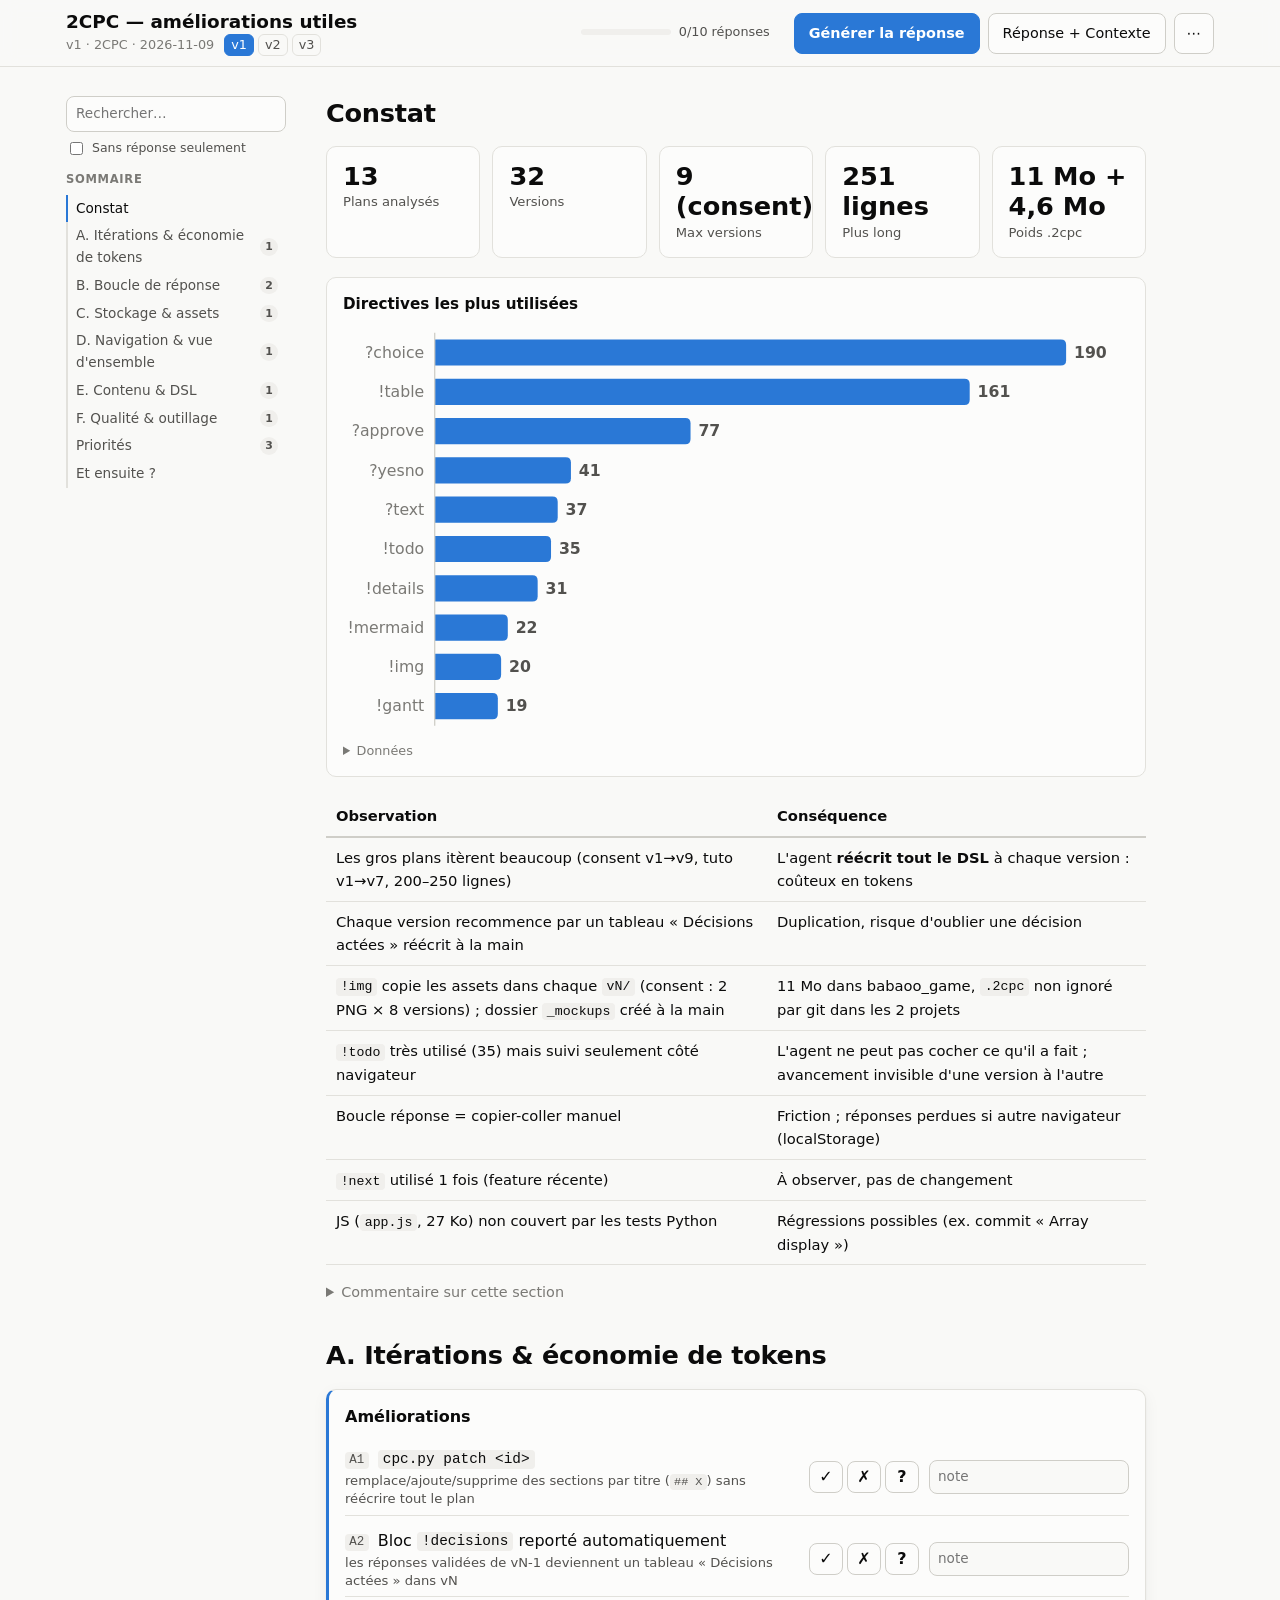
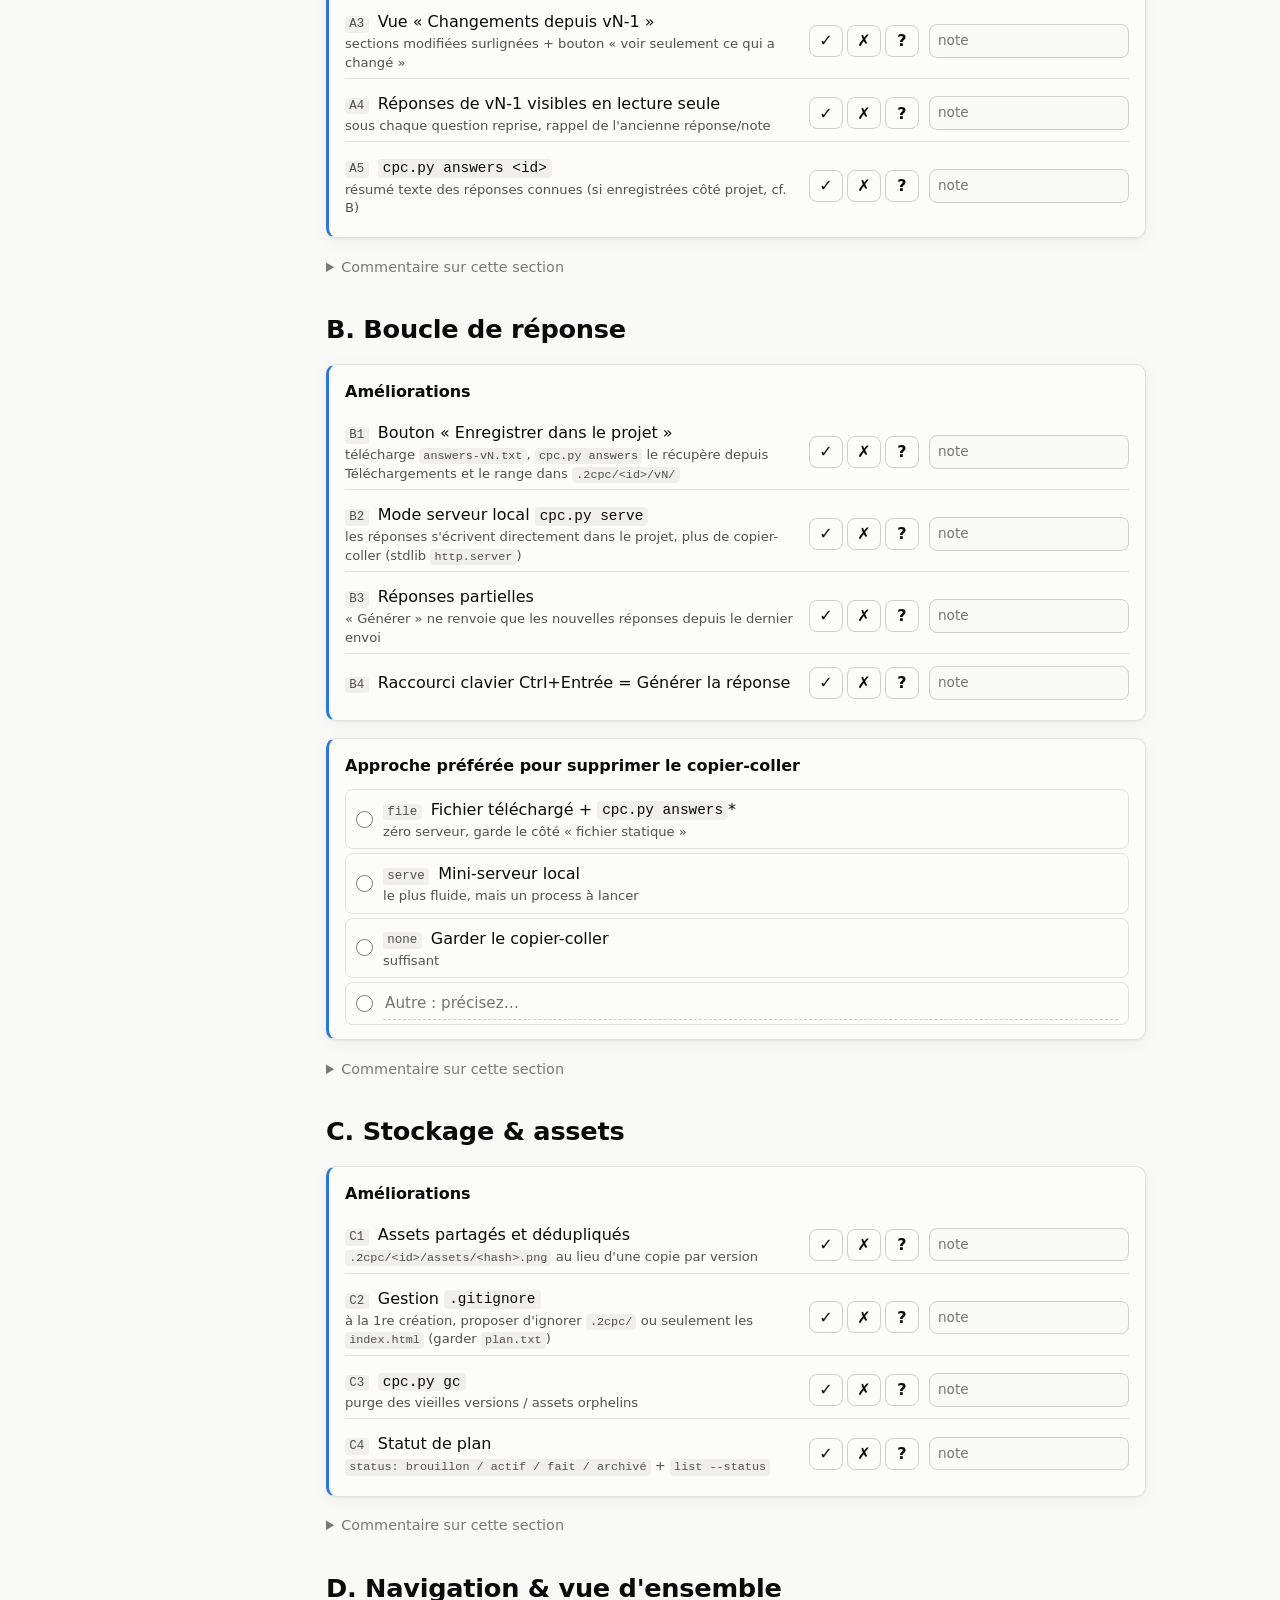
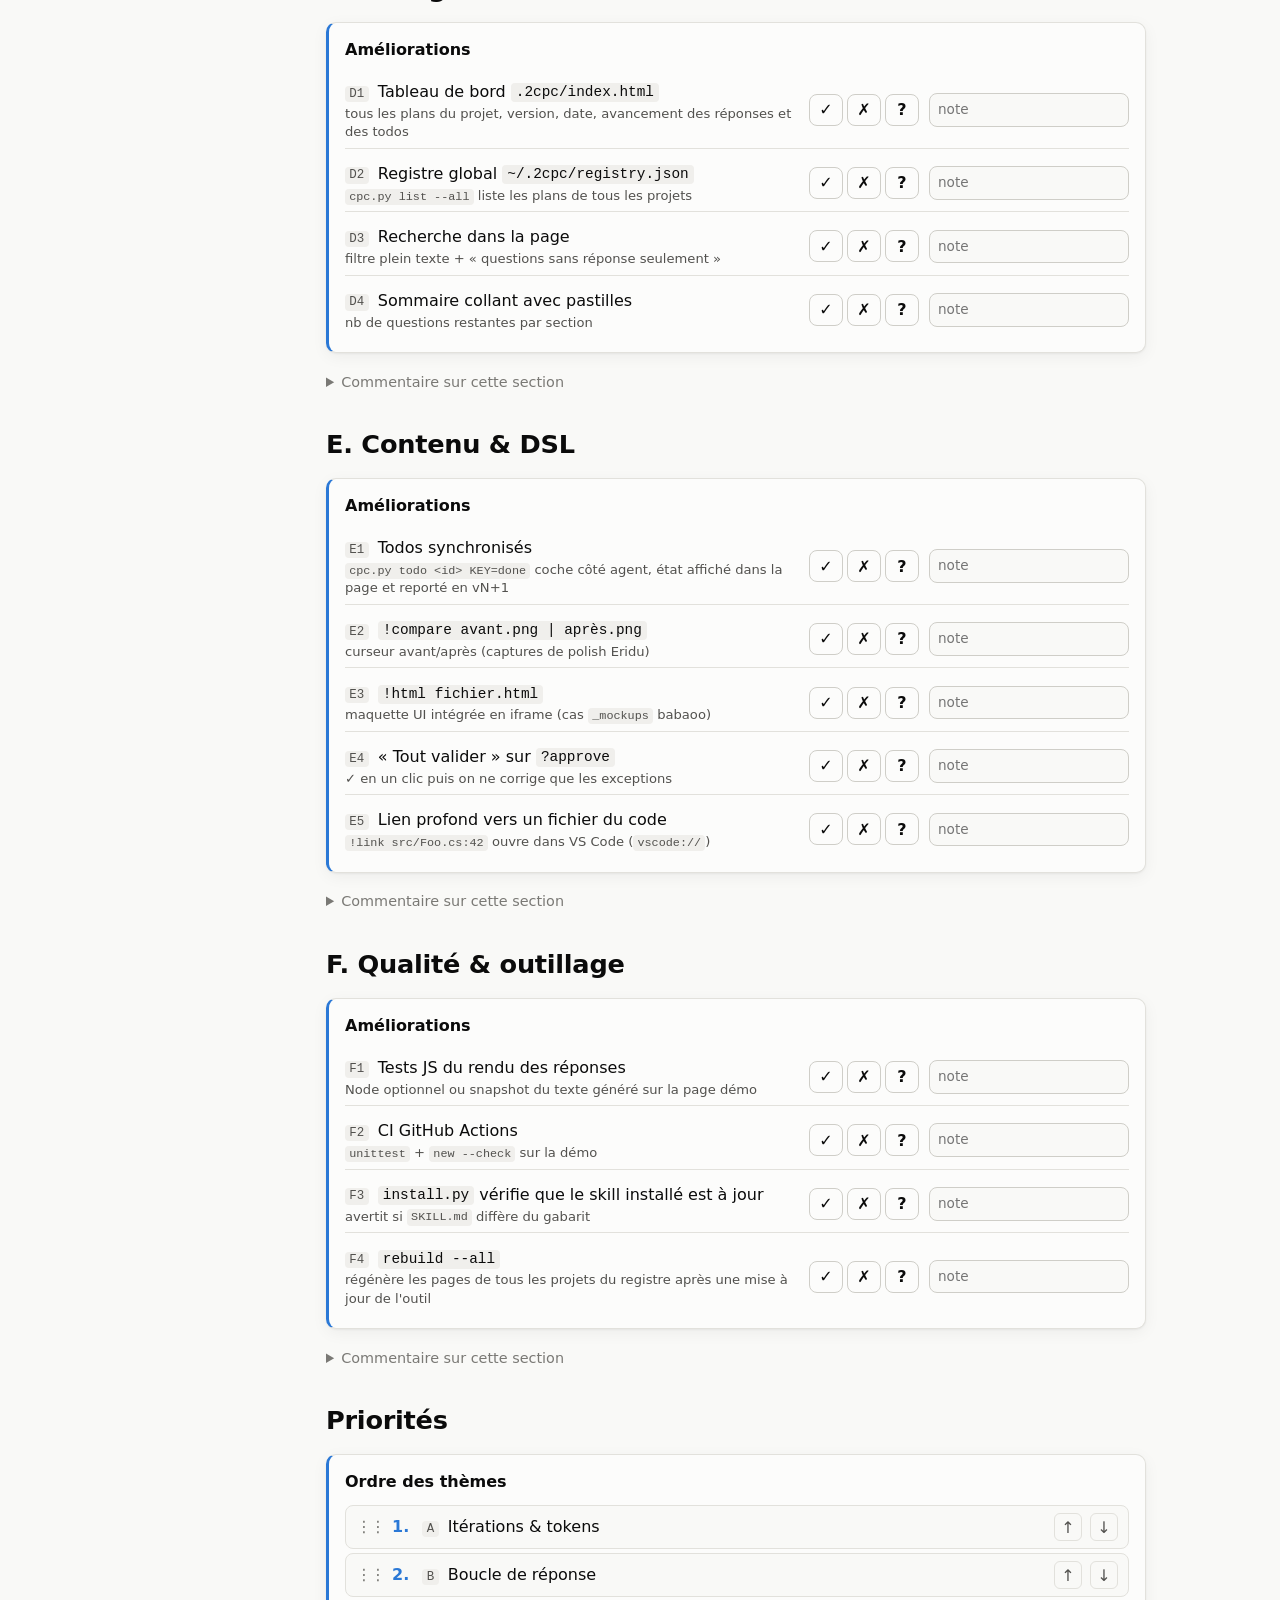
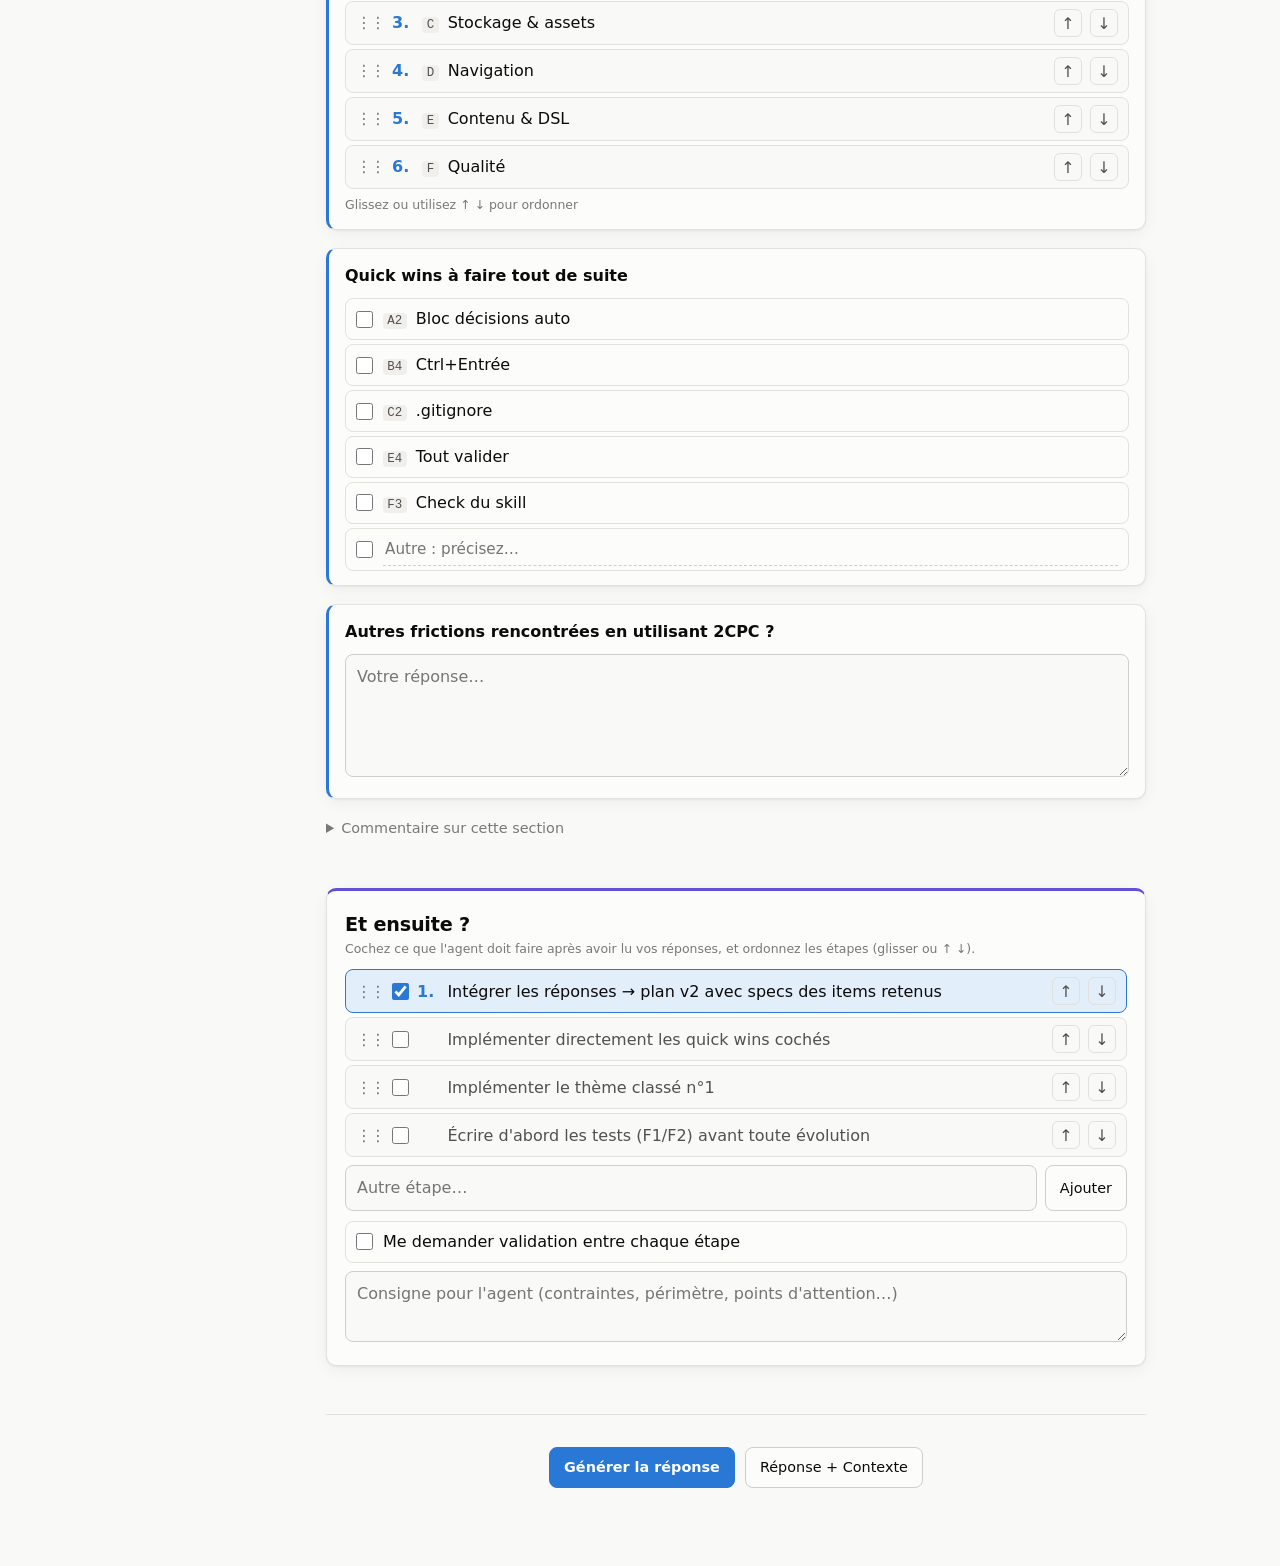
==== .2cpc/2cpc-ameliorations-utiles/v1/index.html @ cd001531 "[ADD] New features" ====
<!doctype html>
<html lang="fr">
<head>
<meta charset="utf-8">
<meta name="viewport" content="width=device-width, initial-scale=1">
<meta name="generator" content="2CPC">
<title>2CPC — améliorations utiles</title>
<style>:root{
  --bg:#f9f9f7;--surface:#fcfcfb;--surface-2:#f0efec;--line:#e2e1dc;--line-2:#cfcec8;
  --text:#0b0b0b;--text-2:#52514e;--muted:#7a7975;
  --accent:#2a78d6;--accent-ink:#fff;--accent-soft:#e3eefb;
  --good:#0ca30c;--warn:#c98500;--bad:#d03b3b;--new:#6250d6;
  --s1:#2a78d6;--s2:#eb6834;--s3:#1baf7a;--s4:#eda100;--s5:#e87ba4;--s6:#008300;--s7:#6250d6;--s8:#e34948;
  --note:#e3eefb;--tip:#e0f4ec;--warnbg:#fdf1d8;--danger:#fbe3e3;
  --reused:#fff6cc;
  --radius:10px;--shadow:0 1px 2px rgba(0,0,0,.05),0 4px 16px rgba(0,0,0,.05);
  --font:system-ui,-apple-system,"Segoe UI",Roboto,"Helvetica Neue",Arial,sans-serif;
  --mono:ui-monospace,"Cascadia Code",Consolas,"SFMono-Regular",monospace;
  color-scheme:light;
}
@media (prefers-color-scheme:dark){
  :root{
    --bg:#0d0d0d;--surface:#1a1a19;--surface-2:#262624;--line:#2f2f2d;--line-2:#454542;
    --text:#f0efec;--text-2:#c3c2b7;--muted:#8f8e88;
    --accent:#3987e5;--accent-ink:#fff;--accent-soft:#1b2a3d;
    --s1:#3987e5;--s2:#d95926;--s3:#199e70;--s4:#c98500;--s5:#d55181;--s6:#008300;--s7:#9085e9;--s8:#e66767;
    --note:#17263a;--tip:#13291f;--warnbg:#2e2510;--danger:#331a1a;
    --reused:#3a3312;--new:#9085e9;
    --shadow:0 1px 2px rgba(0,0,0,.4);
    color-scheme:dark;
  }
}
*{box-sizing:border-box}
html{scroll-behavior:smooth;scroll-padding-top:110px}
body{margin:0;background:var(--bg);color:var(--text);font:16px/1.6 var(--font);-webkit-font-smoothing:antialiased}
a{color:var(--accent)}
code{font-family:var(--mono);font-size:.9em;background:var(--surface-2);padding:.1em .35em;border-radius:4px}
[hidden]{display:none!important}

/* header */
.top{position:sticky;top:0;z-index:10;background:color-mix(in srgb,var(--bg) 88%,transparent);backdrop-filter:blur(8px);border-bottom:1px solid var(--line)}
.top-in{max-width:1180px;margin:0 auto;padding:10px 16px;display:flex;gap:16px;align-items:center;flex-wrap:wrap}
.ttl{flex:1 1 280px;min-width:0}
.ttl h1{font-size:1.15rem;margin:0;line-height:1.3;overflow:hidden;text-overflow:ellipsis;white-space:nowrap}
.meta{display:flex;gap:10px;align-items:center;color:var(--muted);font-size:.8rem;flex-wrap:wrap}
.versions{display:flex;gap:4px}
.versions a{padding:0 6px;border-radius:6px;text-decoration:none;color:var(--text-2);border:1px solid var(--line)}
.versions a[aria-current]{background:var(--accent);color:var(--accent-ink);border-color:var(--accent)}
.status{display:flex;flex-direction:column;gap:2px;font-size:.8rem;color:var(--text-2);min-width:170px}
.prog{display:flex;align-items:center;gap:8px;flex-wrap:wrap}
.prog .bar{width:90px;height:6px;border-radius:3px;background:var(--surface-2);overflow:hidden}
.prog .bar i{display:block;height:100%;width:0;background:var(--accent);transition:width .3s}
.req-txt{color:var(--bad)}
.save{color:var(--muted)}
.save.fail{color:var(--bad)}
.actions{display:flex;gap:8px;align-items:center}
.btn{font:inherit;font-size:.9rem;padding:8px 14px;border-radius:8px;border:1px solid var(--line-2);background:var(--surface);color:var(--text);cursor:pointer;white-space:nowrap}
.btn:hover{border-color:var(--accent)}
.btn.primary{background:var(--accent);border-color:var(--accent);color:var(--accent-ink);font-weight:600}
.btn.primary:hover{filter:brightness(1.08)}
.btn.icon{padding:8px 12px;list-style:none}
.btn.icon::-webkit-details-marker{display:none}
.more{position:relative}
.menu{position:absolute;right:0;top:calc(100% + 6px);background:var(--surface);border:1px solid var(--line);border-radius:var(--radius);box-shadow:var(--shadow);padding:6px;display:flex;flex-direction:column;min-width:170px;z-index:20}
.menu button,.menu .file{font:inherit;font-size:.9rem;text-align:left;background:none;border:0;padding:8px 10px;border-radius:6px;color:var(--text);cursor:pointer}
.menu button:hover,.menu .file:hover{background:var(--surface-2)}
.menu .file input{display:none}
.menu .danger{color:var(--bad)}
.langs{display:flex;gap:4px;border-top:1px solid var(--line);margin-top:4px;padding-top:6px}
.langs button{flex:1;text-align:center!important;border:1px solid var(--line)!important}
.langs button[aria-pressed="true"]{background:var(--accent);color:var(--accent-ink)}

/* layout */
.layout{max-width:1180px;margin:0 auto;padding:24px 16px 80px;display:grid;grid-template-columns:220px minmax(0,1fr);gap:40px}
.toc{position:sticky;top:96px;align-self:start;max-height:calc(100vh - 120px);overflow:auto;font-size:.85rem}
.toc-t{font-weight:600;color:var(--muted);text-transform:uppercase;font-size:.72rem;letter-spacing:.06em;margin-bottom:6px}
.toc ul{list-style:none;margin:0;padding:0}
.toc li a{display:block;padding:3px 8px;border-left:2px solid var(--line);color:var(--text-2);text-decoration:none}
.toc li a:hover,.toc li a.on{border-left-color:var(--accent);color:var(--text)}
.toc li.l2 a{padding-left:18px}
.toc li.l3 a{padding-left:28px;font-size:.8rem}
main{max-width:820px;min-width:0}
@media (max-width:900px){.layout{grid-template-columns:1fr}.toc{display:none}.status{min-width:0}}
@media (max-width:560px){.actions{width:100%}.actions .btn{flex:1;padding:8px 6px}.ttl h1{white-space:normal}}

/* typography */
main h2{font-size:1.6rem;margin:2.2rem 0 .6rem;line-height:1.25;letter-spacing:-.01em}
main h3{font-size:1.25rem;margin:1.8rem 0 .5rem}
main h4{font-size:1.05rem;margin:1.4rem 0 .4rem}
main h2:first-child,#reusedBanner+h2{margin-top:.4rem}
main p{margin:.6rem 0}
main ul,main ol{padding-left:1.4rem}
blockquote{margin:1rem 0;padding:.4rem 1rem;border-left:3px solid var(--line-2);color:var(--text-2)}
hr{border:0;border-top:1px solid var(--line);margin:2rem 0}
.callout{display:flex;gap:10px;padding:12px 14px;border-radius:var(--radius);margin:1rem 0;background:var(--note)}
.callout .ic{font-weight:700;line-height:1.6}
.callout.tip{background:var(--tip)}.callout.warn{background:var(--warnbg)}.callout.danger{background:var(--danger)}
figure{margin:1.2rem 0}
figcaption{font-size:.85rem;color:var(--text-2);margin-top:6px}
.img img{max-width:100%;height:auto;border-radius:var(--radius);display:block;border:1px solid var(--line)}
audio,video{width:100%;max-width:100%;border-radius:var(--radius)}
.embed{position:relative;aspect-ratio:16/9}
.embed iframe{position:absolute;inset:0;width:100%;height:100%;border:0;border-radius:var(--radius)}
.missing{padding:10px 14px;border:1px dashed var(--bad);border-radius:var(--radius);color:var(--bad);font-size:.9rem}
.tbl{overflow-x:auto;margin:1rem 0}
table{border-collapse:collapse;width:100%;font-size:.92rem}
th,td{padding:8px 10px;border-bottom:1px solid var(--line);text-align:left;vertical-align:top}
thead th{border-bottom:2px solid var(--line-2);font-weight:600}
pre.code{background:var(--surface-2);padding:14px 16px;border-radius:var(--radius);overflow:auto;font:13px/1.5 var(--mono)}
pre.code code{background:none;padding:0}
.link a{text-decoration:none}

/* kpi / progress / steps / gantt */
.kpi{display:grid;grid-template-columns:repeat(auto-fit,minmax(150px,1fr));gap:12px;margin:1rem 0}
.tile{background:var(--surface);border:1px solid var(--line);border-radius:var(--radius);padding:14px 16px}
.kv{font-size:1.6rem;font-weight:700;line-height:1.2}
.kk{font-size:.82rem;color:var(--text-2)}
.progress{margin:1rem 0}
.pl{display:flex;justify-content:space-between;font-size:.9rem;margin-bottom:4px}
.pb{height:10px;background:var(--surface-2);border-radius:5px;overflow:hidden}
.pb i{display:block;height:100%;background:var(--accent);border-radius:5px}
.steps{list-style:none;padding:0!important;display:flex;flex-wrap:wrap;gap:0;margin:1.2rem 0;counter-reset:s}
.steps li{flex:1 1 120px;position:relative;padding:0 8px 0 0;display:flex;flex-direction:column;align-items:flex-start;gap:6px}
.steps li::before{content:"";position:absolute;top:15px;left:32px;right:0;height:2px;background:var(--line-2)}
.steps li:last-child::before{display:none}
.steps .n{width:30px;height:30px;border-radius:50%;background:var(--accent);color:var(--accent-ink);display:grid;place-items:center;font-weight:700;font-size:.85rem;position:relative}
.steps .s{font-size:.9rem;padding-right:8px}
.gantt{margin:1.2rem 0;font-size:.85rem;overflow-x:auto}
.gr{display:grid;grid-template-columns:minmax(90px,160px) 1fr;gap:10px;align-items:center;min-width:420px;padding:3px 0}
.gt{display:grid;grid-template-columns:repeat(var(--n),1fr);gap:2px;background:repeating-linear-gradient(90deg,transparent 0 calc(100% / var(--n) - 1px),var(--line) 0 calc(100% / var(--n)));min-height:22px}
.gh .gt{background:none}
.gh .gt span{text-align:center;color:var(--muted);font-size:.75rem}
.gt i{display:block;height:18px;margin:2px 0;border-radius:4px}
.gn{color:var(--text-2)}

/* palette classes (charts & gantt) */
.s1{fill:var(--s1);background:var(--s1)}.s2{fill:var(--s2);background:var(--s2)}.s3{fill:var(--s3);background:var(--s3)}.s4{fill:var(--s4);background:var(--s4)}
.s5{fill:var(--s5);background:var(--s5)}.s6{fill:var(--s6);background:var(--s6)}.s7{fill:var(--s7);background:var(--s7)}.s8{fill:var(--s8);background:var(--s8)}
.stroke-s1{stroke:var(--s1)}

/* charts */
.chart{background:var(--surface);border:1px solid var(--line);border-radius:var(--radius);padding:14px 16px}
.chart figcaption{font-weight:600;color:var(--text);font-size:.95rem;margin:0 0 8px}
.chart-body{display:flex;gap:20px;align-items:center;flex-wrap:wrap}
.chart svg{width:100%;height:auto;display:block;overflow:visible}
.chart-pie svg,.chart-donut svg{width:220px;flex:0 0 auto}
.chart .grid{stroke:var(--line);stroke-width:1}
.chart .base{stroke:var(--line-2);stroke-width:1}
.chart .ax{fill:var(--muted);font-size:12px}
.chart .val{fill:var(--text-2);font-size:12px;font-weight:600}
.chart .val.big{font-size:22px;fill:var(--text)}
.chart .ln{fill:none;stroke-width:2;stroke-linejoin:round;stroke-linecap:round}
.chart .dot{stroke:var(--surface);stroke-width:2}
.chart .seg{stroke:var(--surface);stroke-width:2}
.chart .surf{fill:var(--surface)}
.chart .hit{fill:transparent}
.chart .mk:hover .hit{fill:var(--surface-2);opacity:.6}
.chart .mk:hover .s1,.chart .mk:hover .seg{filter:brightness(1.1)}
.legend{list-style:none;padding:0!important;margin:0;font-size:.88rem;flex:1 1 180px}
.legend li{display:grid;grid-template-columns:14px 1fr auto auto;gap:8px;align-items:center;padding:3px 0}
.legend .sw{width:12px;height:12px;border-radius:3px}
.legend em{color:var(--muted);font-style:normal;min-width:3em;text-align:right}
.data{margin-top:8px;font-size:.8rem;color:var(--muted)}
.data summary{cursor:pointer}
.data table{margin-top:6px}

/* cards / cols / tabs / details */
.cards{display:grid;grid-template-columns:repeat(auto-fit,minmax(200px,1fr));gap:12px;margin:1rem 0}
.card{background:var(--surface);border:1px solid var(--line);border-radius:var(--radius);padding:14px 16px;display:flex;flex-direction:column;transition:border-color .15s,box-shadow .15s}
.card h4{margin:0 0 4px}
.card p{margin:0 0 8px;color:var(--text-2);font-size:.92rem}
.pc{list-style:none;padding:0!important;margin:0 0 10px;font-size:.88rem}
.pc li{padding-left:1.3em;position:relative}
.pc .pro::before{content:"+";position:absolute;left:0;color:var(--good);font-weight:700}
.pc .con::before{content:"−";position:absolute;left:0;color:var(--bad);font-weight:700}
.pick-btn{margin-top:auto;align-self:flex-start;font:inherit;font-size:.85rem;padding:5px 12px;border-radius:6px;border:1px solid var(--line-2);background:transparent;color:var(--text);cursor:pointer}
.card.sel{border-color:var(--accent);box-shadow:0 0 0 2px var(--accent-soft)}
.card.sel .pick-btn{background:var(--accent);color:var(--accent-ink);border-color:var(--accent)}
.cols{display:grid;grid-template-columns:repeat(var(--n),minmax(0,1fr));gap:24px}
@media (max-width:700px){.cols{grid-template-columns:1fr}}
.tabs{margin:1rem 0;border:1px solid var(--line);border-radius:var(--radius);background:var(--surface)}
.tabbar{display:flex;gap:2px;border-bottom:1px solid var(--line);overflow-x:auto;padding:0 6px}
.tabbar button{font:inherit;font-size:.9rem;background:none;border:0;border-bottom:2px solid transparent;padding:10px 12px;color:var(--text-2);cursor:pointer;white-space:nowrap}
.tabbar button[aria-selected="true"]{color:var(--text);border-bottom-color:var(--accent);font-weight:600}
.pane{padding:4px 16px}
.det{border:1px solid var(--line);border-radius:var(--radius);margin:1rem 0;background:var(--surface)}
.det>summary{padding:10px 14px;cursor:pointer;font-weight:600}
.det>div{padding:0 16px 8px}

/* questions */
.q{background:var(--surface);border:1px solid var(--line);border-left:3px solid var(--accent);border-radius:var(--radius);padding:14px 16px;margin:1.1rem 0;box-shadow:var(--shadow);transition:background .3s}
.q.answered{border-left-color:var(--good)}
.q.req-miss{border-left-color:var(--bad);outline:2px solid color-mix(in srgb,var(--bad) 40%,transparent)}
.q.is-reused{background:linear-gradient(var(--reused),var(--reused)) left/4px 100% no-repeat,var(--surface)}
.q-label{font-weight:600;margin-bottom:10px;display:flex;flex-wrap:wrap;gap:6px;align-items:center}
.badge{font-size:.68rem;font-weight:600;text-transform:uppercase;letter-spacing:.04em;padding:2px 7px;border-radius:999px;background:var(--surface-2);color:var(--text-2)}
.badge.req{background:var(--danger);color:var(--bad)}
.badge.new{background:color-mix(in srgb,var(--new) 18%,transparent);color:var(--new)}
.badge.rec{background:var(--tip);color:var(--good)}
.badge.reused{background:var(--reused);color:var(--warn)}
.opts{display:flex;flex-direction:column;gap:4px}
.opts.row{flex-direction:row;gap:8px}
.opt{display:flex;align-items:center;gap:10px;padding:7px 10px;border:1px solid var(--line);border-radius:8px;cursor:pointer}
.opt:hover{border-color:var(--line-2);background:var(--surface-2)}
.opt:has(input:checked){border-color:var(--accent);background:var(--accent-soft)}
.opt input{accent-color:var(--accent);width:17px;height:17px;margin:0;flex:0 0 auto}
.opt .badge{margin-left:auto}
.opt.other{padding:4px 10px;cursor:text}
.opt.other input.other-txt{flex:1;width:auto;height:auto;min-width:0;margin:0;font:inherit;font-size:.95rem;color:var(--text);background:transparent;border:0;border-radius:0;border-bottom:1px dashed var(--line-2);padding:4px 2px;outline:none}
.opt.other input.other-txt:focus{border-bottom-color:var(--accent)}
.todo .opt:has(input:checked) span{text-decoration:line-through;color:var(--muted)}
textarea,input[type=text],input[type=number],input[type=date]{font:inherit;width:100%;padding:9px 11px;border:1px solid var(--line-2);border-radius:8px;background:var(--bg);color:var(--text)}
input[type=number],input[type=date]{max-width:240px}
textarea:focus,input:focus{outline:2px solid var(--accent-soft);border-color:var(--accent)}
.scale{display:flex;gap:6px;flex-wrap:wrap}
.scale label{cursor:pointer}
.scale input{position:absolute;opacity:0;pointer-events:none}
.scale span{display:grid;place-items:center;min-width:40px;height:40px;border:1px solid var(--line-2);border-radius:8px;font-weight:600}
.scale label:hover span{background:var(--surface-2)}
.scale input:checked+span{background:var(--accent);color:var(--accent-ink);border-color:var(--accent)}
.scale input:focus-visible+span{outline:2px solid var(--accent)}
.rank{list-style:none;padding:0!important;margin:0;display:flex;flex-direction:column;gap:4px}
.rank li{display:flex;align-items:center;gap:8px;padding:7px 10px;border:1px solid var(--line);border-radius:8px;background:var(--bg);cursor:grab;user-select:none}
.rank li.drag{opacity:.4}
.rank li.over{border-color:var(--accent)}
.rank .grip{color:var(--muted);letter-spacing:-2px}
.rank .rk{font-weight:700;color:var(--accent);min-width:1.4em}
.rank .lbl{flex:1}
.rank button{font:inherit;background:none;border:1px solid var(--line);border-radius:6px;width:28px;height:28px;cursor:pointer;color:var(--text-2)}
.rank button:hover{border-color:var(--accent)}
.hint{font-size:.78rem;color:var(--muted);margin:6px 0 0}
.approve{display:flex;flex-direction:column;gap:6px}
.ap{display:grid;grid-template-columns:1fr auto minmax(120px,200px);gap:10px;align-items:center;padding:6px 0;border-bottom:1px solid var(--line)}
.ap:last-child{border-bottom:0}
.ap-btns{display:flex;gap:4px}
.ap-btns input{position:absolute;opacity:0;pointer-events:none}
.ap-btns span{display:grid;place-items:center;width:34px;height:32px;border:1px solid var(--line-2);border-radius:8px;cursor:pointer;font-weight:700}
.ap-btns .y input:checked+span{background:var(--good);border-color:var(--good);color:#fff}
.ap-btns .n input:checked+span{background:var(--bad);border-color:var(--bad);color:#fff}
.ap-btns .m input:checked+span{background:var(--warn);border-color:var(--warn);color:#fff}
.ap-btns input:focus-visible+span{outline:2px solid var(--accent)}
.ap .note{padding:5px 8px;font-size:.85rem}
@media (max-width:560px){.ap{grid-template-columns:1fr auto}.ap .note{grid-column:1/-1}}
.matrix td{text-align:center}
.matrix input{accent-color:var(--accent);width:18px;height:18px;cursor:pointer}
.matrix thead th{text-align:center;font-size:.85rem}
.sec-comment{margin:1rem 0 2rem;font-size:.9rem}
.sec-comment summary{color:var(--muted);cursor:pointer;width:max-content}
.sec-comment.filled summary{color:var(--accent)}
.sec-comment textarea{margin-top:6px}
.end-actions{display:flex;gap:10px;justify-content:center;margin:3rem 0 1rem;padding-top:2rem;border-top:1px solid var(--line);flex-wrap:wrap}

/* dialog & toast */
dialog{border:1px solid var(--line);border-radius:14px;background:var(--surface);color:var(--text);max-width:min(680px,calc(100vw - 32px));width:100%;padding:18px;box-shadow:0 20px 60px rgba(0,0,0,.25)}
dialog::backdrop{background:rgba(0,0,0,.35)}
#outTxt{font:13px/1.45 var(--mono);white-space:pre;resize:vertical}
.dlg-act{display:flex;justify-content:flex-end;margin-top:10px}
#toast{position:fixed;bottom:24px;left:50%;transform:translateX(-50%) translateY(20px);background:var(--text);color:var(--bg);padding:10px 18px;border-radius:999px;font-size:.9rem;opacity:0;pointer-events:none;transition:all .25s;z-index:50;max-width:calc(100vw - 32px)}
#toast.on{opacity:1;transform:translateX(-50%) translateY(0)}

@media print{
  .top,.toc,.end-actions,.sec-comment:not(.filled),.hint,.rank button,.pick-btn,.data{display:none!important}
  .layout{display:block;padding:0}
  body{background:#fff;color:#000}
  .q,.chart,.card,.tile{box-shadow:none;break-inside:avoid}
}

/* option keys & details */
.ol{display:flex;flex-direction:column;min-width:0}
.ol .key{font-size:.78em;margin-right:4px;color:var(--text-2)}
.ol .dt{color:var(--text-2);font-size:.82rem;font-weight:400;line-height:1.4}
.opt .ol,.ap .lbl,.rank .lbl{flex:1}
.q-number .hint{margin-left:8px}

/* !draw sketches */
.draw{background:var(--surface);border:1px solid var(--line);border-radius:var(--radius);padding:12px 14px}
.draw svg{display:block;max-width:100%;height:auto;margin:0 auto;overflow:visible;font-family:var(--font)}
.draw figcaption{margin-top:8px;text-align:center;color:var(--text-2);font-size:.88rem}
.draw .fg{--c:var(--text-2)}.draw .gr{--c:var(--muted)}
.draw .s1{--c:var(--s1)}.draw .s2{--c:var(--s2)}.draw .s3{--c:var(--s3)}.draw .s4{--c:var(--s4)}
.draw .s5{--c:var(--s5)}.draw .s7{--c:var(--s7)}.draw .s8{--c:var(--s8)}
.draw .sh{stroke:var(--c);fill:var(--c);fill-opacity:.13;stroke-linejoin:round;stroke-linecap:round}
.draw .sh.empty{fill:none}.draw .sh.solid{fill-opacity:.75}
.draw path.sh[fill=none]{fill:none}
.draw .hd{fill:var(--c);stroke:none}
.draw .dt{fill:var(--c);stroke:none}
.draw .gl{stroke:var(--line)}
.draw .gt{fill:var(--muted);font-size:.8em;stroke:none}
.draw .lb{fill:var(--text);stroke:var(--surface);paint-order:stroke;stroke-linejoin:round}
.draw .tx.s1,.draw .tx.s2,.draw .tx.s3,.draw .tx.s4,.draw .tx.s5,.draw .tx.s7,.draw .tx.s8,.draw .tx.gr{fill:var(--c)}

/* "What next?" panel */
.next{margin:3rem 0 0;padding:16px 18px;background:var(--surface);border:1px solid var(--line);border-top:3px solid var(--new);border-radius:var(--radius);box-shadow:var(--shadow)}
.next h2{margin:0 0 2px;font-size:1.2rem}
.next>.hint{margin:0 0 10px}
.next-list li input{accent-color:var(--accent);width:17px;height:17px;margin:0;flex:0 0 auto;cursor:pointer}
.next-list li .lbl{cursor:pointer}
.next-list li:has(input:checked){border-color:var(--accent);background:var(--accent-soft)}
.next-list li.off .lbl{color:var(--text-2)}
.next-list li.custom .lt{font-style:italic}
.next-list .del:hover{border-color:var(--bad)!important;color:var(--bad)}
.next-add{display:flex;gap:8px;margin-top:8px}
.next-add input{flex:1;min-width:0}
.next-none{margin:8px 0 0}
.next-pause{margin:10px 0 8px}
.next-note{width:100%}
@media print{.next-add,.next-list li.off{display:none!important}}
/* changes since v(N-1), previous answers, decisions */
.btn.sm{padding:3px 10px;font-size:.8rem;margin-left:6px}
#chgBar .chg-del{color:var(--text-2)}
.badge.chg{background:color-mix(in srgb,var(--warn) 18%,transparent);color:var(--warn);vertical-align:middle;margin-left:6px}
h2 .badge,h3 .badge{vertical-align:middle;margin-left:6px}
.chg-hide{display:none!important}
.prev-ans{font-size:.82rem;color:var(--text-2);margin:2px 0 6px;padding-left:8px;border-left:2px solid var(--line-2)}
.prev-ans b{font-weight:600}
figure.decisions{margin:0 0 1rem}
@media print{#chgBar,#chgOnly{display:none}}
/* search / filters / toc badges / agent todos / status / gc'd versions */
.toc-tools{display:flex;flex-direction:column;gap:6px;margin-bottom:12px}
.toc-tools input[type=search]{font:inherit;font-size:.85rem;padding:6px 9px;border:1px solid var(--line-2);border-radius:8px;background:var(--surface);color:var(--text);width:100%}
.only-open{font-size:.78rem;color:var(--text-2);display:flex;align-items:center;gap:6px;cursor:pointer}
.f-hide,.q-hide{display:none!important}
mark.hit{background:#ffe066;color:inherit;border-radius:2px;padding:0 1px}
.toc li a{display:flex;align-items:center;gap:6px}
.toc-n{margin-left:auto;font-size:.68rem;font-weight:600;min-width:18px;text-align:center;padding:0 5px;border-radius:999px;background:var(--surface-2);color:var(--text-2)}
.toc-n.ok{color:var(--good)}
.toc-n.req{background:var(--danger);color:var(--bad)}
.opt.agent{opacity:.85}
.badge.agent{background:var(--tip);color:var(--good);margin-left:8px}
.st{font-size:.7rem;font-weight:600;text-transform:uppercase;letter-spacing:.04em;padding:1px 7px;border-radius:999px;background:var(--surface-2)}
.st-draft{color:var(--warn)}.st-done{color:var(--new)}.st-active{color:var(--good)}.st-archived{color:var(--muted)}
.versions .gone{color:var(--muted);text-decoration:line-through;cursor:help}
@media print{.toc-tools{display:none}}
/* !compare, !html, editor links */
.cmp-box{position:relative;display:inline-block;max-width:100%;line-height:0;border-radius:var(--radius);overflow:hidden;user-select:none}
.cmp-box img{display:block;max-width:100%;height:auto}
.cmp-box img.after{position:absolute;inset:0;width:100%;height:100%;object-fit:cover;clip-path:inset(0 0 0 var(--pos))}
.cmp-box::after{content:"";position:absolute;top:0;bottom:0;left:var(--pos);width:2px;margin-left:-1px;background:#fff;box-shadow:0 0 0 1px rgba(0,0,0,.35);pointer-events:none}
.cmp-box input[type=range]{position:absolute;inset:0;width:100%;height:100%;margin:0;opacity:0;cursor:ew-resize}
.cmp-l,.cmp-r{position:absolute;top:8px;line-height:1.4;font-size:.7rem;font-weight:600;text-transform:uppercase;padding:1px 7px;border-radius:999px;background:rgba(0,0,0,.55);color:#fff;pointer-events:none}
.cmp-l{left:8px}.cmp-r{right:8px}
figure.htmlfr iframe{width:100%;border:1px solid var(--line);border-radius:var(--radius);background:#fff}
p.link code.lk{margin-left:8px;font-size:.78rem;color:var(--muted)}
p.link a.alt{margin-left:6px;text-decoration:none}
</style>

</head>
<body>
<header class="top">
  <div class="top-in">
    <div class="ttl">
      <h1>2CPC — améliorations utiles</h1>
      <div class="meta"><span>v1 · 2CPC · 2026-11-09</span><nav class="versions" aria-label="versions"><a href="../v1/index.html" aria-current="page">v1</a><a href="../v2/index.html">v2</a><a href="../v3/index.html">v3</a></nav></div>
    </div>
    <div class="status">
      <div class="prog"><div class="bar"><i id="progBar"></i></div><span id="progTxt"></span><span id="reqTxt" class="req-txt"></span></div>
      <span id="saveState" class="save"></span>
    </div>
    <div class="actions">
      <button type="button" id="btnAnswer" class="btn primary" data-i18n="genAnswer" data-i18n-title="genAnswerTip"></button>
      <button type="button" id="btnDelta" class="btn" data-i18n="genDelta" data-i18n-title="genDeltaTip" hidden></button>
      <button type="button" id="btnContext" class="btn" data-i18n="genContext" data-i18n-title="genContextTip"></button>
      <details class="more">
        <summary class="btn icon" aria-label="menu">⋯</summary>
        <div class="menu">
          <button type="button" id="btnExport" data-i18n="export"></button>
          <label class="file"><span data-i18n="import"></span><input type="file" id="fileImport" accept=".json,application/json"></label>
          <button type="button" id="btnReset" class="danger" data-i18n="reset"></button>
          <div class="langs"><button type="button" data-lang="fr">FR</button><button type="button" data-lang="en">EN</button></div>
        </div>
      </details>
    </div>
  </div>
</header>
<div class="layout">
  <nav class="toc" aria-label="toc">
    <div class="toc-tools"><input type="search" id="search" data-i18n-ph="searchPh" data-i18n-title="searchTip">
      <label class="only-open"><input type="checkbox" id="onlyOpen"> <span data-i18n="onlyOpen"></span></label></div>
    <div class="toc-t" data-i18n="toc"></div><ul><li class="l1"><a href="#constat">Constat</a></li><li class="l1"><a href="#a-iterations-economie-de-tokens">A. Itérations &amp; économie de tokens</a></li><li class="l1"><a href="#b-boucle-de-reponse">B. Boucle de réponse</a></li><li class="l1"><a href="#c-stockage-assets">C. Stockage &amp; assets</a></li><li class="l1"><a href="#d-navigation-vue-d-ensemble">D. Navigation &amp; vue d&#x27;ensemble</a></li><li class="l1"><a href="#e-contenu-dsl">E. Contenu &amp; DSL</a></li><li class="l1"><a href="#f-qualite-outillage">F. Qualité &amp; outillage</a></li><li class="l1"><a href="#priorites">Priorités</a></li><li class="l1"><a href="#next" data-i18n="nextTitle"></a></li></ul></nav>
  <main id="plan">
    <div id="reusedBanner" class="callout note" hidden><span class="ic">↻</span><div></div></div>
    
    <h2 id="constat">Constat</h2><div class="kpi"><div class="tile"><div class="kv">13</div><div class="kk">Plans analysés</div></div><div class="tile"><div class="kv">32</div><div class="kk">Versions</div></div><div class="tile"><div class="kv">9 (consent)</div><div class="kk">Max versions</div></div><div class="tile"><div class="kv">251 lignes</div><div class="kk">Plus long</div></div><div class="tile"><div class="kv">11 Mo + 4,6 Mo</div><div class="kk">Poids .2cpc</div></div></div><figure class="chart chart-hbar"><figcaption>Directives les plus utilisées</figcaption><div class="chart-body"><svg viewBox="0 0 600 312" role="img" aria-label="Directives les plus utilisées" class="c-hbar" preserveAspectRatio="xMidYMid meet"><g class="mk"><title>?choice : 190</title><rect class="hit" x="0" y="6" width="600" height="30"/><text class="ax" x="62" y="25.0" text-anchor="end">?choice</text><path class="s1" d="M70.0,11.0H548.0Q552.0,11.0 552.0,15.0V27.0Q552.0,31.0 548.0,31.0H70.0Z"/><text class="val" x="558.0" y="25.0">190</text></g><g class="mk"><title>!table : 161</title><rect class="hit" x="0" y="36" width="600" height="30"/><text class="ax" x="62" y="55.0" text-anchor="end">!table</text><path class="s1" d="M70.0,41.0H474.4Q478.4,41.0 478.4,45.0V57.0Q478.4,61.0 474.4,61.0H70.0Z"/><text class="val" x="484.4" y="55.0">161</text></g><g class="mk"><title>?approve : 77</title><rect class="hit" x="0" y="66" width="600" height="30"/><text class="ax" x="62" y="85.0" text-anchor="end">?approve</text><path class="s1" d="M70.0,71.0H261.3Q265.3,71.0 265.3,75.0V87.0Q265.3,91.0 261.3,91.0H70.0Z"/><text class="val" x="271.3" y="85.0">77</text></g><g class="mk"><title>?yesno : 41</title><rect class="hit" x="0" y="96" width="600" height="30"/><text class="ax" x="62" y="115.0" text-anchor="end">?yesno</text><path class="s1" d="M70.0,101.0H170.0Q174.0,101.0 174.0,105.0V117.0Q174.0,121.0 170.0,121.0H70.0Z"/><text class="val" x="180.0" y="115.0">41</text></g><g class="mk"><title>?text : 37</title><rect class="hit" x="0" y="126" width="600" height="30"/><text class="ax" x="62" y="145.0" text-anchor="end">?text</text><path class="s1" d="M70.0,131.0H159.9Q163.9,131.0 163.9,135.0V147.0Q163.9,151.0 159.9,151.0H70.0Z"/><text class="val" x="169.9" y="145.0">37</text></g><g class="mk"><title>!todo : 35</title><rect class="hit" x="0" y="156" width="600" height="30"/><text class="ax" x="62" y="175.0" text-anchor="end">!todo</text><path class="s1" d="M70.0,161.0H154.8Q158.8,161.0 158.8,165.0V177.0Q158.8,181.0 154.8,181.0H70.0Z"/><text class="val" x="164.8" y="175.0">35</text></g><g class="mk"><title>!details : 31</title><rect class="hit" x="0" y="186" width="600" height="30"/><text class="ax" x="62" y="205.0" text-anchor="end">!details</text><path class="s1" d="M70.0,191.0H144.6Q148.6,191.0 148.6,195.0V207.0Q148.6,211.0 144.6,211.0H70.0Z"/><text class="val" x="154.6" y="205.0">31</text></g><g class="mk"><title>!mermaid : 22</title><rect class="hit" x="0" y="216" width="600" height="30"/><text class="ax" x="62" y="235.0" text-anchor="end">!mermaid</text><path class="s1" d="M70.0,221.0H121.8Q125.8,221.0 125.8,225.0V237.0Q125.8,241.0 121.8,241.0H70.0Z"/><text class="val" x="131.8" y="235.0">22</text></g><g class="mk"><title>!img : 20</title><rect class="hit" x="0" y="246" width="600" height="30"/><text class="ax" x="62" y="265.0" text-anchor="end">!img</text><path class="s1" d="M70.0,251.0H116.7Q120.7,251.0 120.7,255.0V267.0Q120.7,271.0 116.7,271.0H70.0Z"/><text class="val" x="126.7" y="265.0">20</text></g><g class="mk"><title>!gantt : 19</title><rect class="hit" x="0" y="276" width="600" height="30"/><text class="ax" x="62" y="295.0" text-anchor="end">!gantt</text><path class="s1" d="M70.0,281.0H114.2Q118.2,281.0 118.2,285.0V297.0Q118.2,301.0 114.2,301.0H70.0Z"/><text class="val" x="124.2" y="295.0">19</text></g><line class="base" x1="70" x2="70" y1="6" y2="306"/></svg></div><details class="data"><summary data-i18n="data"></summary><table><tr><td>?choice</td><td>190</td></tr><tr><td>!table</td><td>161</td></tr><tr><td>?approve</td><td>77</td></tr><tr><td>?yesno</td><td>41</td></tr><tr><td>?text</td><td>37</td></tr><tr><td>!todo</td><td>35</td></tr><tr><td>!details</td><td>31</td></tr><tr><td>!mermaid</td><td>22</td></tr><tr><td>!img</td><td>20</td></tr><tr><td>!gantt</td><td>19</td></tr></table></details></figure><div class="tbl"><table><thead><tr><th>Observation</th><th>Conséquence</th></tr></thead><tbody><tr><td>Les gros plans itèrent beaucoup (consent v1→v9, tuto v1→v7, 200–250 lignes)</td><td>L&#x27;agent <strong>réécrit tout le DSL</strong> à chaque version : coûteux en tokens</td></tr><tr><td>Chaque version recommence par un tableau « Décisions actées » réécrit à la main</td><td>Duplication, risque d&#x27;oublier une décision</td></tr><tr><td><code>!img</code> copie les assets dans chaque <code>vN/</code> (consent : 2 PNG × 8 versions) ; dossier <code>_mockups</code> créé à la main</td><td>11 Mo dans babaoo_game, <code>.2cpc</code> non ignoré par git dans les 2 projets</td></tr><tr><td><code>!todo</code> très utilisé (35) mais suivi seulement côté navigateur</td><td>L&#x27;agent ne peut pas cocher ce qu&#x27;il a fait ; avancement invisible d&#x27;une version à l&#x27;autre</td></tr><tr><td>Boucle réponse = copier-coller manuel</td><td>Friction ; réponses perdues si autre navigateur (localStorage)</td></tr><tr><td><code>!next</code> utilisé 1 fois (feature récente)</td><td>À observer, pas de changement</td></tr><tr><td>JS (<code>app.js</code>, 27 Ko) non couvert par les tests Python</td><td>Régressions possibles (ex. commit « Array display »)</td></tr></tbody></table></div><details class="sec-comment" data-c="constat"><summary data-i18n="comment"></summary><textarea rows="3" data-i18n-ph="commentPh"></textarea></details><h2 id="a-iterations-economie-de-tokens">A. Itérations &amp; économie de tokens</h2><div class="q q-approve" id="q-iter" data-q="iter" data-qt="approve"><div class="q-label">Améliorations<span class="badge reused" hidden></span></div><div class="approve"><div class="ap" data-item="A1"><span class="lbl"><span class="ol"><span class="lt"><code class="key">A1</code> <code>cpc.py patch &lt;id&gt;</code></span><small class="dt">remplace/ajoute/supprime des sections par titre (<code>## X</code>) sans réécrire tout le plan</small></span></span><span class="ap-btns"><label class="y"><input type="radio" name="q-iter-0" value="y"><span data-i18n-title="approveY">✓</span></label><label class="n"><input type="radio" name="q-iter-0" value="n"><span data-i18n-title="approveN">✗</span></label><label class="m"><input type="radio" name="q-iter-0" value="?"><span data-i18n-title="approveQ">?</span></label></span><input type="text" class="note" data-i18n-ph="notePh"></div><div class="ap" data-item="A2"><span class="lbl"><span class="ol"><span class="lt"><code class="key">A2</code> Bloc <code>!decisions</code> reporté automatiquement</span><small class="dt">les réponses validées de vN-1 deviennent un tableau « Décisions actées » dans vN</small></span></span><span class="ap-btns"><label class="y"><input type="radio" name="q-iter-1" value="y"><span data-i18n-title="approveY">✓</span></label><label class="n"><input type="radio" name="q-iter-1" value="n"><span data-i18n-title="approveN">✗</span></label><label class="m"><input type="radio" name="q-iter-1" value="?"><span data-i18n-title="approveQ">?</span></label></span><input type="text" class="note" data-i18n-ph="notePh"></div><div class="ap" data-item="A3"><span class="lbl"><span class="ol"><span class="lt"><code class="key">A3</code> Vue « Changements depuis vN-1 »</span><small class="dt">sections modifiées surlignées + bouton « voir seulement ce qui a changé »</small></span></span><span class="ap-btns"><label class="y"><input type="radio" name="q-iter-2" value="y"><span data-i18n-title="approveY">✓</span></label><label class="n"><input type="radio" name="q-iter-2" value="n"><span data-i18n-title="approveN">✗</span></label><label class="m"><input type="radio" name="q-iter-2" value="?"><span data-i18n-title="approveQ">?</span></label></span><input type="text" class="note" data-i18n-ph="notePh"></div><div class="ap" data-item="A4"><span class="lbl"><span class="ol"><span class="lt"><code class="key">A4</code> Réponses de vN-1 visibles en lecture seule</span><small class="dt">sous chaque question reprise, rappel de l&#x27;ancienne réponse/note</small></span></span><span class="ap-btns"><label class="y"><input type="radio" name="q-iter-3" value="y"><span data-i18n-title="approveY">✓</span></label><label class="n"><input type="radio" name="q-iter-3" value="n"><span data-i18n-title="approveN">✗</span></label><label class="m"><input type="radio" name="q-iter-3" value="?"><span data-i18n-title="approveQ">?</span></label></span><input type="text" class="note" data-i18n-ph="notePh"></div><div class="ap" data-item="A5"><span class="lbl"><span class="ol"><span class="lt"><code class="key">A5</code> <code>cpc.py answers &lt;id&gt;</code></span><small class="dt">résumé texte des réponses connues (si enregistrées côté projet, cf. B)</small></span></span><span class="ap-btns"><label class="y"><input type="radio" name="q-iter-4" value="y"><span data-i18n-title="approveY">✓</span></label><label class="n"><input type="radio" name="q-iter-4" value="n"><span data-i18n-title="approveN">✗</span></label><label class="m"><input type="radio" name="q-iter-4" value="?"><span data-i18n-title="approveQ">?</span></label></span><input type="text" class="note" data-i18n-ph="notePh"></div></div></div><details class="sec-comment" data-c="a-iterations-economie-de-tokens"><summary data-i18n="comment"></summary><textarea rows="3" data-i18n-ph="commentPh"></textarea></details><h2 id="b-boucle-de-reponse">B. Boucle de réponse</h2><div class="q q-approve" id="q-loop" data-q="loop" data-qt="approve"><div class="q-label">Améliorations<span class="badge reused" hidden></span></div><div class="approve"><div class="ap" data-item="B1"><span class="lbl"><span class="ol"><span class="lt"><code class="key">B1</code> Bouton « Enregistrer dans le projet »</span><small class="dt">télécharge <code>answers-vN.txt</code>, <code>cpc.py answers</code> le récupère depuis Téléchargements et le range dans <code>.2cpc/&lt;id&gt;/vN/</code></small></span></span><span class="ap-btns"><label class="y"><input type="radio" name="q-loop-0" value="y"><span data-i18n-title="approveY">✓</span></label><label class="n"><input type="radio" name="q-loop-0" value="n"><span data-i18n-title="approveN">✗</span></label><label class="m"><input type="radio" name="q-loop-0" value="?"><span data-i18n-title="approveQ">?</span></label></span><input type="text" class="note" data-i18n-ph="notePh"></div><div class="ap" data-item="B2"><span class="lbl"><span class="ol"><span class="lt"><code class="key">B2</code> Mode serveur local <code>cpc.py serve</code></span><small class="dt">les réponses s&#x27;écrivent directement dans le projet, plus de copier-coller (stdlib <code>http.server</code>)</small></span></span><span class="ap-btns"><label class="y"><input type="radio" name="q-loop-1" value="y"><span data-i18n-title="approveY">✓</span></label><label class="n"><input type="radio" name="q-loop-1" value="n"><span data-i18n-title="approveN">✗</span></label><label class="m"><input type="radio" name="q-loop-1" value="?"><span data-i18n-title="approveQ">?</span></label></span><input type="text" class="note" data-i18n-ph="notePh"></div><div class="ap" data-item="B3"><span class="lbl"><span class="ol"><span class="lt"><code class="key">B3</code> Réponses partielles</span><small class="dt">« Générer » ne renvoie que les nouvelles réponses depuis le dernier envoi</small></span></span><span class="ap-btns"><label class="y"><input type="radio" name="q-loop-2" value="y"><span data-i18n-title="approveY">✓</span></label><label class="n"><input type="radio" name="q-loop-2" value="n"><span data-i18n-title="approveN">✗</span></label><label class="m"><input type="radio" name="q-loop-2" value="?"><span data-i18n-title="approveQ">?</span></label></span><input type="text" class="note" data-i18n-ph="notePh"></div><div class="ap" data-item="B4"><span class="lbl"><span class="ol"><span class="lt"><code class="key">B4</code> Raccourci clavier Ctrl+Entrée = Générer la réponse</span></span></span><span class="ap-btns"><label class="y"><input type="radio" name="q-loop-3" value="y"><span data-i18n-title="approveY">✓</span></label><label class="n"><input type="radio" name="q-loop-3" value="n"><span data-i18n-title="approveN">✗</span></label><label class="m"><input type="radio" name="q-loop-3" value="?"><span data-i18n-title="approveQ">?</span></label></span><input type="text" class="note" data-i18n-ph="notePh"></div></div></div><div class="q q-choice" id="q-loopmode" data-q="loopmode" data-qt="choice"><div class="q-label">Approche préférée pour supprimer le copier-coller<span class="badge reused" hidden></span></div><div class="opts"><label class="opt"><input type="radio" name="q-loopmode" value="file"><span class="ol"><span class="lt"><code class="key">file</code> Fichier téléchargé + <code>cpc.py answers</code>*</span><small class="dt">zéro serveur, garde le côté « fichier statique »</small></span></label><label class="opt"><input type="radio" name="q-loopmode" value="serve"><span class="ol"><span class="lt"><code class="key">serve</code> Mini-serveur local</span><small class="dt">le plus fluide, mais un process à lancer</small></span></label><label class="opt"><input type="radio" name="q-loopmode" value="none"><span class="ol"><span class="lt"><code class="key">none</code> Garder le copier-coller</span><small class="dt">suffisant</small></span></label><label class="opt other"><input type="radio" name="q-loopmode" value="__other" data-i18n-title="other"><input type="text" class="other-txt" data-i18n-ph="otherPh"></label></div></div><details class="sec-comment" data-c="b-boucle-de-reponse"><summary data-i18n="comment"></summary><textarea rows="3" data-i18n-ph="commentPh"></textarea></details><h2 id="c-stockage-assets">C. Stockage &amp; assets</h2><div class="q q-approve" id="q-store" data-q="store" data-qt="approve"><div class="q-label">Améliorations<span class="badge reused" hidden></span></div><div class="approve"><div class="ap" data-item="C1"><span class="lbl"><span class="ol"><span class="lt"><code class="key">C1</code> Assets partagés et dédupliqués</span><small class="dt"><code>.2cpc/&lt;id&gt;/assets/&lt;hash&gt;.png</code> au lieu d&#x27;une copie par version</small></span></span><span class="ap-btns"><label class="y"><input type="radio" name="q-store-0" value="y"><span data-i18n-title="approveY">✓</span></label><label class="n"><input type="radio" name="q-store-0" value="n"><span data-i18n-title="approveN">✗</span></label><label class="m"><input type="radio" name="q-store-0" value="?"><span data-i18n-title="approveQ">?</span></label></span><input type="text" class="note" data-i18n-ph="notePh"></div><div class="ap" data-item="C2"><span class="lbl"><span class="ol"><span class="lt"><code class="key">C2</code> Gestion <code>.gitignore</code></span><small class="dt">à la 1re création, proposer d&#x27;ignorer <code>.2cpc/</code> ou seulement les <code>index.html</code> (garder <code>plan.txt</code>)</small></span></span><span class="ap-btns"><label class="y"><input type="radio" name="q-store-1" value="y"><span data-i18n-title="approveY">✓</span></label><label class="n"><input type="radio" name="q-store-1" value="n"><span data-i18n-title="approveN">✗</span></label><label class="m"><input type="radio" name="q-store-1" value="?"><span data-i18n-title="approveQ">?</span></label></span><input type="text" class="note" data-i18n-ph="notePh"></div><div class="ap" data-item="C3"><span class="lbl"><span class="ol"><span class="lt"><code class="key">C3</code> <code>cpc.py gc</code></span><small class="dt">purge des vieilles versions / assets orphelins</small></span></span><span class="ap-btns"><label class="y"><input type="radio" name="q-store-2" value="y"><span data-i18n-title="approveY">✓</span></label><label class="n"><input type="radio" name="q-store-2" value="n"><span data-i18n-title="approveN">✗</span></label><label class="m"><input type="radio" name="q-store-2" value="?"><span data-i18n-title="approveQ">?</span></label></span><input type="text" class="note" data-i18n-ph="notePh"></div><div class="ap" data-item="C4"><span class="lbl"><span class="ol"><span class="lt"><code class="key">C4</code> Statut de plan</span><small class="dt"><code>status: brouillon / actif / fait / archivé</code> + <code>list --status</code></small></span></span><span class="ap-btns"><label class="y"><input type="radio" name="q-store-3" value="y"><span data-i18n-title="approveY">✓</span></label><label class="n"><input type="radio" name="q-store-3" value="n"><span data-i18n-title="approveN">✗</span></label><label class="m"><input type="radio" name="q-store-3" value="?"><span data-i18n-title="approveQ">?</span></label></span><input type="text" class="note" data-i18n-ph="notePh"></div></div></div><details class="sec-comment" data-c="c-stockage-assets"><summary data-i18n="comment"></summary><textarea rows="3" data-i18n-ph="commentPh"></textarea></details><h2 id="d-navigation-vue-d-ensemble">D. Navigation &amp; vue d&#x27;ensemble</h2><div class="q q-approve" id="q-nav" data-q="nav" data-qt="approve"><div class="q-label">Améliorations<span class="badge reused" hidden></span></div><div class="approve"><div class="ap" data-item="D1"><span class="lbl"><span class="ol"><span class="lt"><code class="key">D1</code> Tableau de bord <code>.2cpc/index.html</code></span><small class="dt">tous les plans du projet, version, date, avancement des réponses et des todos</small></span></span><span class="ap-btns"><label class="y"><input type="radio" name="q-nav-0" value="y"><span data-i18n-title="approveY">✓</span></label><label class="n"><input type="radio" name="q-nav-0" value="n"><span data-i18n-title="approveN">✗</span></label><label class="m"><input type="radio" name="q-nav-0" value="?"><span data-i18n-title="approveQ">?</span></label></span><input type="text" class="note" data-i18n-ph="notePh"></div><div class="ap" data-item="D2"><span class="lbl"><span class="ol"><span class="lt"><code class="key">D2</code> Registre global <code>~/.2cpc/registry.json</code></span><small class="dt"><code>cpc.py list --all</code> liste les plans de tous les projets</small></span></span><span class="ap-btns"><label class="y"><input type="radio" name="q-nav-1" value="y"><span data-i18n-title="approveY">✓</span></label><label class="n"><input type="radio" name="q-nav-1" value="n"><span data-i18n-title="approveN">✗</span></label><label class="m"><input type="radio" name="q-nav-1" value="?"><span data-i18n-title="approveQ">?</span></label></span><input type="text" class="note" data-i18n-ph="notePh"></div><div class="ap" data-item="D3"><span class="lbl"><span class="ol"><span class="lt"><code class="key">D3</code> Recherche dans la page</span><small class="dt">filtre plein texte + « questions sans réponse seulement »</small></span></span><span class="ap-btns"><label class="y"><input type="radio" name="q-nav-2" value="y"><span data-i18n-title="approveY">✓</span></label><label class="n"><input type="radio" name="q-nav-2" value="n"><span data-i18n-title="approveN">✗</span></label><label class="m"><input type="radio" name="q-nav-2" value="?"><span data-i18n-title="approveQ">?</span></label></span><input type="text" class="note" data-i18n-ph="notePh"></div><div class="ap" data-item="D4"><span class="lbl"><span class="ol"><span class="lt"><code class="key">D4</code> Sommaire collant avec pastilles</span><small class="dt">nb de questions restantes par section</small></span></span><span class="ap-btns"><label class="y"><input type="radio" name="q-nav-3" value="y"><span data-i18n-title="approveY">✓</span></label><label class="n"><input type="radio" name="q-nav-3" value="n"><span data-i18n-title="approveN">✗</span></label><label class="m"><input type="radio" name="q-nav-3" value="?"><span data-i18n-title="approveQ">?</span></label></span><input type="text" class="note" data-i18n-ph="notePh"></div></div></div><details class="sec-comment" data-c="d-navigation-vue-d-ensemble"><summary data-i18n="comment"></summary><textarea rows="3" data-i18n-ph="commentPh"></textarea></details><h2 id="e-contenu-dsl">E. Contenu &amp; DSL</h2><div class="q q-approve" id="q-dsl" data-q="dsl" data-qt="approve"><div class="q-label">Améliorations<span class="badge reused" hidden></span></div><div class="approve"><div class="ap" data-item="E1"><span class="lbl"><span class="ol"><span class="lt"><code class="key">E1</code> Todos synchronisés</span><small class="dt"><code>cpc.py todo &lt;id&gt; KEY=done</code> coche côté agent, état affiché dans la page et reporté en vN+1</small></span></span><span class="ap-btns"><label class="y"><input type="radio" name="q-dsl-0" value="y"><span data-i18n-title="approveY">✓</span></label><label class="n"><input type="radio" name="q-dsl-0" value="n"><span data-i18n-title="approveN">✗</span></label><label class="m"><input type="radio" name="q-dsl-0" value="?"><span data-i18n-title="approveQ">?</span></label></span><input type="text" class="note" data-i18n-ph="notePh"></div><div class="ap" data-item="E2"><span class="lbl"><span class="ol"><span class="lt"><code class="key">E2</code> <code>!compare avant.png | après.png</code></span><small class="dt">curseur avant/après (captures de polish Eridu)</small></span></span><span class="ap-btns"><label class="y"><input type="radio" name="q-dsl-1" value="y"><span data-i18n-title="approveY">✓</span></label><label class="n"><input type="radio" name="q-dsl-1" value="n"><span data-i18n-title="approveN">✗</span></label><label class="m"><input type="radio" name="q-dsl-1" value="?"><span data-i18n-title="approveQ">?</span></label></span><input type="text" class="note" data-i18n-ph="notePh"></div><div class="ap" data-item="E3"><span class="lbl"><span class="ol"><span class="lt"><code class="key">E3</code> <code>!html fichier.html</code></span><small class="dt">maquette UI intégrée en iframe (cas <code>_mockups</code> babaoo)</small></span></span><span class="ap-btns"><label class="y"><input type="radio" name="q-dsl-2" value="y"><span data-i18n-title="approveY">✓</span></label><label class="n"><input type="radio" name="q-dsl-2" value="n"><span data-i18n-title="approveN">✗</span></label><label class="m"><input type="radio" name="q-dsl-2" value="?"><span data-i18n-title="approveQ">?</span></label></span><input type="text" class="note" data-i18n-ph="notePh"></div><div class="ap" data-item="E4"><span class="lbl"><span class="ol"><span class="lt"><code class="key">E4</code> « Tout valider » sur <code>?approve</code></span><small class="dt">✓ en un clic puis on ne corrige que les exceptions</small></span></span><span class="ap-btns"><label class="y"><input type="radio" name="q-dsl-3" value="y"><span data-i18n-title="approveY">✓</span></label><label class="n"><input type="radio" name="q-dsl-3" value="n"><span data-i18n-title="approveN">✗</span></label><label class="m"><input type="radio" name="q-dsl-3" value="?"><span data-i18n-title="approveQ">?</span></label></span><input type="text" class="note" data-i18n-ph="notePh"></div><div class="ap" data-item="E5"><span class="lbl"><span class="ol"><span class="lt"><code class="key">E5</code> Lien profond vers un fichier du code</span><small class="dt"><code>!link src/Foo.cs:42</code> ouvre dans VS Code (<code>vscode://</code>)</small></span></span><span class="ap-btns"><label class="y"><input type="radio" name="q-dsl-4" value="y"><span data-i18n-title="approveY">✓</span></label><label class="n"><input type="radio" name="q-dsl-4" value="n"><span data-i18n-title="approveN">✗</span></label><label class="m"><input type="radio" name="q-dsl-4" value="?"><span data-i18n-title="approveQ">?</span></label></span><input type="text" class="note" data-i18n-ph="notePh"></div></div></div><details class="sec-comment" data-c="e-contenu-dsl"><summary data-i18n="comment"></summary><textarea rows="3" data-i18n-ph="commentPh"></textarea></details><h2 id="f-qualite-outillage">F. Qualité &amp; outillage</h2><div class="q q-approve" id="q-qa" data-q="qa" data-qt="approve"><div class="q-label">Améliorations<span class="badge reused" hidden></span></div><div class="approve"><div class="ap" data-item="F1"><span class="lbl"><span class="ol"><span class="lt"><code class="key">F1</code> Tests JS du rendu des réponses</span><small class="dt">Node optionnel ou snapshot du texte généré sur la page démo</small></span></span><span class="ap-btns"><label class="y"><input type="radio" name="q-qa-0" value="y"><span data-i18n-title="approveY">✓</span></label><label class="n"><input type="radio" name="q-qa-0" value="n"><span data-i18n-title="approveN">✗</span></label><label class="m"><input type="radio" name="q-qa-0" value="?"><span data-i18n-title="approveQ">?</span></label></span><input type="text" class="note" data-i18n-ph="notePh"></div><div class="ap" data-item="F2"><span class="lbl"><span class="ol"><span class="lt"><code class="key">F2</code> CI GitHub Actions</span><small class="dt"><code>unittest</code> + <code>new --check</code> sur la démo</small></span></span><span class="ap-btns"><label class="y"><input type="radio" name="q-qa-1" value="y"><span data-i18n-title="approveY">✓</span></label><label class="n"><input type="radio" name="q-qa-1" value="n"><span data-i18n-title="approveN">✗</span></label><label class="m"><input type="radio" name="q-qa-1" value="?"><span data-i18n-title="approveQ">?</span></label></span><input type="text" class="note" data-i18n-ph="notePh"></div><div class="ap" data-item="F3"><span class="lbl"><span class="ol"><span class="lt"><code class="key">F3</code> <code>install.py</code> vérifie que le skill installé est à jour</span><small class="dt">avertit si <code>SKILL.md</code> diffère du gabarit</small></span></span><span class="ap-btns"><label class="y"><input type="radio" name="q-qa-2" value="y"><span data-i18n-title="approveY">✓</span></label><label class="n"><input type="radio" name="q-qa-2" value="n"><span data-i18n-title="approveN">✗</span></label><label class="m"><input type="radio" name="q-qa-2" value="?"><span data-i18n-title="approveQ">?</span></label></span><input type="text" class="note" data-i18n-ph="notePh"></div><div class="ap" data-item="F4"><span class="lbl"><span class="ol"><span class="lt"><code class="key">F4</code> <code>rebuild --all</code></span><small class="dt">régénère les pages de tous les projets du registre après une mise à jour de l&#x27;outil</small></span></span><span class="ap-btns"><label class="y"><input type="radio" name="q-qa-3" value="y"><span data-i18n-title="approveY">✓</span></label><label class="n"><input type="radio" name="q-qa-3" value="n"><span data-i18n-title="approveN">✗</span></label><label class="m"><input type="radio" name="q-qa-3" value="?"><span data-i18n-title="approveQ">?</span></label></span><input type="text" class="note" data-i18n-ph="notePh"></div></div></div><details class="sec-comment" data-c="f-qualite-outillage"><summary data-i18n="comment"></summary><textarea rows="3" data-i18n-ph="commentPh"></textarea></details><h2 id="priorites">Priorités</h2><div class="q q-rank" id="q-prio" data-q="prio" data-qt="rank"><div class="q-label">Ordre des thèmes<span class="badge reused" hidden></span></div><ol class="rank"><li draggable="true" data-val="A"><span class="grip" aria-hidden="true">⋮⋮</span><span class="rk"></span><span class="lbl"><span class="ol"><span class="lt"><code class="key">A</code> Itérations &amp; tokens</span></span></span><button type="button" class="up" data-i18n-title="up">↑</button><button type="button" class="down" data-i18n-title="down">↓</button></li><li draggable="true" data-val="B"><span class="grip" aria-hidden="true">⋮⋮</span><span class="rk"></span><span class="lbl"><span class="ol"><span class="lt"><code class="key">B</code> Boucle de réponse</span></span></span><button type="button" class="up" data-i18n-title="up">↑</button><button type="button" class="down" data-i18n-title="down">↓</button></li><li draggable="true" data-val="C"><span class="grip" aria-hidden="true">⋮⋮</span><span class="rk"></span><span class="lbl"><span class="ol"><span class="lt"><code class="key">C</code> Stockage &amp; assets</span></span></span><button type="button" class="up" data-i18n-title="up">↑</button><button type="button" class="down" data-i18n-title="down">↓</button></li><li draggable="true" data-val="D"><span class="grip" aria-hidden="true">⋮⋮</span><span class="rk"></span><span class="lbl"><span class="ol"><span class="lt"><code class="key">D</code> Navigation</span></span></span><button type="button" class="up" data-i18n-title="up">↑</button><button type="button" class="down" data-i18n-title="down">↓</button></li><li draggable="true" data-val="E"><span class="grip" aria-hidden="true">⋮⋮</span><span class="rk"></span><span class="lbl"><span class="ol"><span class="lt"><code class="key">E</code> Contenu &amp; DSL</span></span></span><button type="button" class="up" data-i18n-title="up">↑</button><button type="button" class="down" data-i18n-title="down">↓</button></li><li draggable="true" data-val="F"><span class="grip" aria-hidden="true">⋮⋮</span><span class="rk"></span><span class="lbl"><span class="ol"><span class="lt"><code class="key">F</code> Qualité</span></span></span><button type="button" class="up" data-i18n-title="up">↑</button><button type="button" class="down" data-i18n-title="down">↓</button></li></ol><p class="hint" data-i18n="dragHint"></p></div><div class="q q-multi" id="q-quick" data-q="quick" data-qt="multi"><div class="q-label">Quick wins à faire tout de suite<span class="badge reused" hidden></span></div><div class="opts"><label class="opt"><input type="checkbox" name="q-quick" value="A2"><span class="ol"><span class="lt"><code class="key">A2</code> Bloc décisions auto</span></span></label><label class="opt"><input type="checkbox" name="q-quick" value="B4"><span class="ol"><span class="lt"><code class="key">B4</code> Ctrl+Entrée</span></span></label><label class="opt"><input type="checkbox" name="q-quick" value="C2"><span class="ol"><span class="lt"><code class="key">C2</code> .gitignore</span></span></label><label class="opt"><input type="checkbox" name="q-quick" value="E4"><span class="ol"><span class="lt"><code class="key">E4</code> Tout valider</span></span></label><label class="opt"><input type="checkbox" name="q-quick" value="F3"><span class="ol"><span class="lt"><code class="key">F3</code> Check du skill</span></span></label><label class="opt other"><input type="checkbox" name="q-quick" value="__other" data-i18n-title="other"><input type="text" class="other-txt" data-i18n-ph="otherPh"></label></div></div><div class="q q-text" id="q-extra" data-q="extra" data-qt="text"><div class="q-label">Autres frictions rencontrées en utilisant 2CPC ?<span class="badge reused" hidden></span></div><textarea rows="4" data-i18n-ph="textPh"></textarea></div><details class="sec-comment" data-c="priorites"><summary data-i18n="comment"></summary><textarea rows="3" data-i18n-ph="commentPh"></textarea></details>
    <section class="next" id="next" aria-labelledby="next-t"><h2 id="next-t" data-i18n="nextTitle"></h2><p class="hint" data-i18n="nextHint"></p><ol class="rank next-list"><li draggable="true" data-k="revise"><span class="grip" aria-hidden="true">⋮⋮</span><input type="checkbox" aria-label="Intégrer les réponses → plan v2 avec specs des items retenus"><span class="rk"></span><span class="lbl"><span class="ol"><span class="lt">Intégrer les réponses → plan v2 avec specs des items retenus</span></span></span><button type="button" class="up" data-i18n-title="up">↑</button><button type="button" class="down" data-i18n-title="down">↓</button></li><li draggable="true" data-k="quick"><span class="grip" aria-hidden="true">⋮⋮</span><input type="checkbox" aria-label="Implémenter directement les quick wins cochés"><span class="rk"></span><span class="lbl"><span class="ol"><span class="lt">Implémenter directement les quick wins cochés</span></span></span><button type="button" class="up" data-i18n-title="up">↑</button><button type="button" class="down" data-i18n-title="down">↓</button></li><li draggable="true" data-k="top"><span class="grip" aria-hidden="true">⋮⋮</span><input type="checkbox" aria-label="Implémenter le thème classé n°1"><span class="rk"></span><span class="lbl"><span class="ol"><span class="lt">Implémenter le thème classé n°1</span></span></span><button type="button" class="up" data-i18n-title="up">↑</button><button type="button" class="down" data-i18n-title="down">↓</button></li><li draggable="true" data-k="tests"><span class="grip" aria-hidden="true">⋮⋮</span><input type="checkbox" aria-label="Écrire d&#x27;abord les tests (F1/F2) avant toute évolution"><span class="rk"></span><span class="lbl"><span class="ol"><span class="lt">Écrire d&#x27;abord les tests (F1/F2) avant toute évolution</span></span></span><button type="button" class="up" data-i18n-title="up">↑</button><button type="button" class="down" data-i18n-title="down">↓</button></li></ol><div class="next-add"><input type="text" class="next-new" data-i18n-ph="nextAddPh"><button type="button" class="btn" data-i18n="nextAdd"></button></div><p class="hint next-none" data-i18n="nextNone" hidden></p><label class="opt next-pause"><input type="checkbox"><span data-i18n="nextPause"></span></label><textarea class="next-note" rows="2" data-i18n-ph="nextNotePh"></textarea></section>
    <div class="end-actions">
      <button type="button" class="btn primary" data-act="answer" data-i18n="genAnswer"></button>
      <button type="button" class="btn" data-act="delta" data-i18n="genDelta" hidden></button>
      <button type="button" class="btn" data-act="context" data-i18n="genContext"></button>
    </div>
  </main>
</div>
<dialog id="outDlg">
  <form method="dialog">
    <p id="outMsg"></p>
    <textarea id="outTxt" rows="12" readonly></textarea>
    <div class="dlg-act"><button class="btn primary" data-i18n="close"></button></div>
  </form>
</dialog>
<div id="toast" role="status" aria-live="polite"></div>
<script>window.PLAN={"id": "2cpc-ameliorations-utiles", "v": 1, "title": "2CPC — améliorations utiles", "intro": "Liste d'améliorations de l'outil 2CPC, tirée de l'analyse du code et des 13 plans réels créés dans babaoo_game et Eridu. À trier et prioriser avant implémentation.", "date": "2026-11-09", "project": "C:\\Users\\blackbox\\Desktop\\2CPC", "planPath": "C:\\Users\\blackbox\\Desktop\\2CPC\\.2cpc\\2cpc-ameliorations-utiles\\v1\\plan.txt", "tool": "C:\\Users\\blackbox\\Desktop\\2CPC\\cpc.py", "lang": "fr", "key": "2cpc:2cpc-ab072e:2cpc-ameliorations-utiles:v1", "prevKey": null, "versions": [1, 2, 3], "questions": [{"id": "iter", "qt": "approve", "label": "Améliorations", "req": false, "opts": ["A1", "A2", "A3", "A4", "A5"], "labels": {"A1": "`cpc.py patch <id>`", "A2": "Bloc `!decisions` reporté automatiquement", "A3": "Vue « Changements depuis vN-1 »", "A4": "Réponses de vN-1 visibles en lecture seule", "A5": "`cpc.py answers <id>`"}, "keyed": true}, {"id": "loop", "qt": "approve", "label": "Améliorations", "req": false, "opts": ["B1", "B2", "B3", "B4"], "labels": {"B1": "Bouton « Enregistrer dans le projet »", "B2": "Mode serveur local `cpc.py serve`", "B3": "Réponses partielles", "B4": "Raccourci clavier Ctrl+Entrée = Générer la réponse"}, "keyed": true}, {"id": "loopmode", "qt": "choice", "label": "Approche préférée pour supprimer le copier-coller", "req": false, "opts": ["file", "serve", "none"], "labels": {"file": "Fichier téléchargé + `cpc.py answers`*", "serve": "Mini-serveur local", "none": "Garder le copier-coller"}, "keyed": true, "other": true}, {"id": "store", "qt": "approve", "label": "Améliorations", "req": false, "opts": ["C1", "C2", "C3", "C4"], "labels": {"C1": "Assets partagés et dédupliqués", "C2": "Gestion `.gitignore`", "C3": "`cpc.py gc`", "C4": "Statut de plan"}, "keyed": true}, {"id": "nav", "qt": "approve", "label": "Améliorations", "req": false, "opts": ["D1", "D2", "D3", "D4"], "labels": {"D1": "Tableau de bord `.2cpc/index.html`", "D2": "Registre global `~/.2cpc/registry.json`", "D3": "Recherche dans la page", "D4": "Sommaire collant avec pastilles"}, "keyed": true}, {"id": "dsl", "qt": "approve", "label": "Améliorations", "req": false, "opts": ["E1", "E2", "E3", "E4", "E5"], "labels": {"E1": "Todos synchronisés", "E2": "`!compare avant.png | après.png`", "E3": "`!html fichier.html`", "E4": "« Tout valider » sur `?approve`", "E5": "Lien profond vers un fichier du code"}, "keyed": true}, {"id": "qa", "qt": "approve", "label": "Améliorations", "req": false, "opts": ["F1", "F2", "F3", "F4"], "labels": {"F1": "Tests JS du rendu des réponses", "F2": "CI GitHub Actions", "F3": "`install.py` vérifie que le skill installé est à jour", "F4": "`rebuild --all`"}, "keyed": true}, {"id": "prio", "qt": "rank", "label": "Ordre des thèmes", "req": false, "opts": ["A", "B", "C", "D", "E", "F"], "labels": {"A": "Itérations & tokens", "B": "Boucle de réponse", "C": "Stockage & assets", "D": "Navigation", "E": "Contenu & DSL", "F": "Qualité"}, "keyed": true}, {"id": "quick", "qt": "multi", "label": "Quick wins à faire tout de suite", "req": false, "opts": ["A2", "B4", "C2", "E4", "F3"], "labels": {"A2": "Bloc décisions auto", "B4": "Ctrl+Entrée", "C2": ".gitignore", "E4": "Tout valider", "F3": "Check du skill"}, "keyed": true, "other": true}, {"id": "extra", "qt": "text", "label": "Autres frictions rencontrées en utilisant 2CPC ?", "req": false}], "sections": [{"id": "constat", "text": "Constat"}, {"id": "a-iterations-economie-de-tokens", "text": "A. Itérations & économie de tokens"}, {"id": "b-boucle-de-reponse", "text": "B. Boucle de réponse"}, {"id": "c-stockage-assets", "text": "C. Stockage & assets"}, {"id": "d-navigation-vue-d-ensemble", "text": "D. Navigation & vue d'ensemble"}, {"id": "e-contenu-dsl", "text": "E. Contenu & DSL"}, {"id": "f-qualite-outillage", "text": "F. Qualité & outillage"}, {"id": "priorites", "text": "Priorités"}], "next": {"opts": ["revise", "quick", "top", "tests"], "labels": {"revise": "Intégrer les réponses → plan v2 avec specs des items retenus", "quick": "Implémenter directement les quick wins cochés", "top": "Implémenter le thème classé n°1", "tests": "Écrire d'abord les tests (F1/F2) avant toute évolution"}, "keyed": true, "rec": ["revise"]}, "prevQ": {}};window.I18N={"fr": {"toc": "Sommaire", "saved": "✓ Sauvegardé", "saveFail": "⚠ Sauvegarde impossible — exportez vos réponses", "progress": "{a}/{t} réponses", "reqMissing": "{n} obligatoire(s) manquante(s)", "genAnswer": "Générer la réponse", "genContext": "Réponse + Contexte", "genAnswerTip": "Copie les réponses (session Claude en cours)", "genContextTip": "Copie les réponses avec le contexte du plan (nouvelle session Claude)", "copied": "Copié ! Collez-le dans Claude.", "copyFail": "Copie automatique impossible : sélectionnez et copiez le texte ci-dessous.", "close": "Fermer", "export": "Exporter", "import": "Importer", "reset": "Réinitialiser", "resetConfirm": "Effacer toutes les réponses de cette version ?", "importFail": "Fichier invalide.", "versions": "Versions", "reused": "reprise de v{v}", "reusedBanner": "Nouvelle version : les réponses reprises de v{v} sont surlignées.", "isNew": "nouveau", "changed": "modifié", "chgSummary": "Depuis v{v} : {c} section(s) modifiée(s), {n} nouvelle(s).", "chgDel": "Supprimées :", "chgOnly": "Changements seulement", "chgAll": "Tout afficher", "prevAns": "Réponse en v{v} :", "decQ": "Question", "decA": "Décision (v{v})", "decNone": "Aucune réponse enregistrée pour v{v} : `cpc.py answers <id> --save`, puis `rebuild`.", "agentDone": "fait par l'agent", "searchPh": "Rechercher…", "searchTip": "Filtrer les sections (Ctrl+Maj+F, Échap pour effacer)", "onlyOpen": "Sans réponse seulement", "genDelta": "Nouveautés", "genDeltaTip": "Copie seulement ce qui a changé depuis le dernier envoi", "deltaNone": "Rien de nouveau depuis le dernier envoi.", "cmpBefore": "avant", "cmpAfter": "après", "editorOpen": "Ouvrir dans l'éditeur", "fileOpen": "Ouvrir le fichier", "gcGone": "Page supprimée par gc (plan.txt conservé) : cpc.py rebuild <id> --v N", "st_draft": "brouillon", "st_active": "actif", "st_done": "fait", "st_archived": "archivé", "recommended": "recommandé", "required": "obligatoire", "yes": "oui", "no": "non", "comment": "Commentaire sur cette section", "commentPh": "Remarques, corrections, idées…", "reqConfirm": "Questions obligatoires sans réponse :\n{list}\n\nGénérer quand même ?", "ctxHead": "[2CPC] Réponses au plan interactif « {t} » (v{v}, {d})", "ctxIntro": "Intro", "ctxProject": "Projet", "ctxPlan": "Plan", "ctxTool": "Outil", "ctxToolLine": "python \"{tool}\" (skill 2cpc ; v{n} : new --id {id})", "dragHint": "Glissez ou utilisez ↑ ↓ pour ordonner", "up": "Monter", "down": "Descendre", "approveY": "Validé", "approveN": "Refusé", "approveQ": "À discuter", "notePh": "note", "data": "Données", "missingAsset": "Fichier introuvable", "mermaidOffline": "Diagramme (rendu indisponible hors ligne)", "choose": "Choisir", "chosen": "Retenu", "textPh": "Votre réponse…", "other": "Autre réponse", "otherPh": "Autre : précisez…", "clear": "effacer", "done": "Plan prêt à être renvoyé", "nextTitle": "Et ensuite ?", "nextHint": "Cochez ce que l'agent doit faire après avoir lu vos réponses, et ordonnez les étapes (glisser ou ↑ ↓).", "nextAdd": "Ajouter", "nextAddPh": "Autre étape…", "nextDel": "Retirer", "nextPause": "Me demander validation entre chaque étape", "nextNotePh": "Consigne pour l'agent (contraintes, périmètre, points d'attention…)", "nextNone": "Aucune étape cochée : l'agent se contentera de lire vos réponses."}, "en": {"toc": "Contents", "saved": "✓ Saved", "saveFail": "⚠ Cannot save — export your answers", "progress": "{a}/{t} answered", "reqMissing": "{n} required missing", "genAnswer": "Generate answer", "genContext": "Answer + Context", "genAnswerTip": "Copy answers (current Claude session)", "genContextTip": "Copy answers with plan context (new Claude session)", "copied": "Copied! Paste it into Claude.", "copyFail": "Automatic copy failed: select and copy the text below.", "close": "Close", "export": "Export", "import": "Import", "reset": "Reset", "resetConfirm": "Erase all answers for this version?", "importFail": "Invalid file.", "versions": "Versions", "reused": "from v{v}", "reusedBanner": "New version: answers carried over from v{v} are highlighted.", "isNew": "new", "changed": "changed", "chgSummary": "Since v{v}: {c} section(s) changed, {n} new.", "chgDel": "Removed:", "chgOnly": "Changes only", "chgAll": "Show all", "prevAns": "Answer in v{v}:", "decQ": "Question", "decA": "Decision (v{v})", "decNone": "No saved answers for v{v}: `cpc.py answers <id> --save`, then `rebuild`.", "agentDone": "done by the agent", "searchPh": "Search…", "searchTip": "Filter sections (Ctrl+Shift+F, Esc to clear)", "onlyOpen": "Unanswered only", "genDelta": "What's new", "genDeltaTip": "Copy only what changed since the last sent answer", "deltaNone": "Nothing new since the last sent answer.", "cmpBefore": "before", "cmpAfter": "after", "editorOpen": "Open in editor", "fileOpen": "Open file", "gcGone": "Page removed by gc (plan.txt kept): cpc.py rebuild <id> --v N", "st_draft": "draft", "st_active": "active", "st_done": "done", "st_archived": "archived", "recommended": "recommended", "required": "required", "yes": "yes", "no": "no", "comment": "Comment on this section", "commentPh": "Remarks, corrections, ideas…", "reqConfirm": "Required questions without answer:\n{list}\n\nGenerate anyway?", "ctxHead": "[2CPC] Answers to interactive plan \"{t}\" (v{v}, {d})", "ctxIntro": "Intro", "ctxProject": "Project", "ctxPlan": "Plan", "ctxTool": "Tool", "ctxToolLine": "python \"{tool}\" (skill 2cpc; v{n}: new --id {id})", "dragHint": "Drag or use ↑ ↓ to reorder", "up": "Move up", "down": "Move down", "approveY": "Approved", "approveN": "Rejected", "approveQ": "To discuss", "notePh": "note", "data": "Data", "missingAsset": "File not found", "mermaidOffline": "Diagram (rendering unavailable offline)", "choose": "Choose", "chosen": "Selected", "textPh": "Your answer…", "other": "Other answer", "otherPh": "Other: specify…", "clear": "clear", "done": "Plan ready to send back", "nextTitle": "What next?", "nextHint": "Tick what the agent should do after reading your answers, and order the steps (drag or ↑ ↓).", "nextAdd": "Add", "nextAddPh": "Other step…", "nextDel": "Remove", "nextPause": "Ask me to validate between each step", "nextNotePh": "Instruction for the agent (constraints, scope, things to watch…)", "nextNone": "No step ticked: the agent will only read your answers."}};</script>
<script>// Answer text generation — pure functions, no DOM (shared by app.js and tests/answers.test.js).
// P = window.PLAN, S = stored state {a, o, c, n}, t = i18n function (key, vars) -> string.
(function (root) {
  "use strict";
  var OTHER = "__other";

  function clean(s) { return String(s).replace(/[*`_\[\]]/g, "").replace(/\s+/g, " ").trim(); }
  function short(s, n) { s = clean(s).replace(/\s*[?:]+$/, ""); return s.length > n ? s.slice(0, n - 1).trim() + "…" : s; }
  function lbl(q, k) { return (q.labels && q.labels[k]) || k; }
  function optOut(q, k, ctx) {
    if (!q.keyed) return clean(k);
    return ctx && lbl(q, k) !== k ? k + "(" + short(lbl(q, k), 25) + ")" : k;
  }
  function joinSafe(list, sep, alt) {
    return list.join(list.some(function (x) { return x.charAt(0) !== '"' && x.indexOf(sep) >= 0; }) ? alt : sep);
  }
  function otherTxt(q, S) { return String((S.o || {})[q.id] || "").trim(); }
  // value without an empty "other" entry
  function eff(q, S) {
    var v = S.a[q.id];
    if (!q.other) return v;
    if (v === OTHER) return otherTxt(q, S) ? v : undefined;
    if (Array.isArray(v) && !otherTxt(q, S)) return v.filter(function (x) { return x !== OTHER; });
    return v;
  }
  function answered(q, S) {
    var v = eff(q, S);
    if (v === undefined || v === null || v === "") return false;
    if (Array.isArray(v)) return v.length > 0;
    if (typeof v === "object") return Object.keys(v).length > 0;
    return String(v).trim() !== "";
  }
  // -> array of "key=value" lines for one question
  function lines(q, v, ctx, S, t) {
    var base = q.id + (ctx && q.label ? "(" + short(q.label, 30) + ")" : ""), val;
    switch (q.qt) {
      case "approve":
        return (q.opts || []).filter(function (o) { return v[o]; }).map(function (o) {
          var it = v[o], sym = { y: "✓", n: "✗", "?": "?" }[it.s] || "";
          var key = q.id + "." + (q.keyed ? o : short(o, 40)) + (ctx && q.keyed && lbl(q, o) !== o ? "(" + short(lbl(q, o), 25) + ")" : "");
          return key + "=" + [sym, it.n ? JSON.stringify(it.n) : ""].filter(Boolean).join(" ");
        });
      case "yesno": val = t(v); break;
      case "scale": val = v + "/" + q.max; break;
      case "choice": case "pick": val = v === OTHER ? JSON.stringify(otherTxt(q, S)) : optOut(q, v, ctx); break;
      case "multi":
        val = joinSafe(v.map(function (k) { return k === OTHER ? JSON.stringify(otherTxt(q, S)) : optOut(q, k, ctx); }), ",", " ; "); break;
      case "rank": val = joinSafe(v.map(function (k) { return optOut(q, k, ctx); }), ">", " ; "); break;
      case "text": case "line": val = JSON.stringify(v.trim()); break;
      case "todo": val = v.length + "/" + q.items.length + (v.length ? " " + v.map(function (x) { return "✓" + clean(x); }).join(" ") : ""); break;
      case "matrix":
        val = (q.rows || []).filter(function (r) { return v[r]; }).map(function (r) { return clean(r) + ":" + v[r]; }).join(", "); break;
      default: val = String(v);
    }
    return [base + "=" + val];
  }
  // next=k1>k2>"custom" (ticked steps, in order) · next.pause=oui · next.note="…"
  function nextLines(P, S, ctx, t) {
    var NX = P.next, n = S.n || {}, out = [];
    var on = (n.items || []).filter(function (it) { return it.on; });
    if (on.length) {
      out.push("next=" + on.map(function (it) {
        if (it.c) return JSON.stringify(it.c);
        var L = (NX.labels && NX.labels[it.k]) || it.k;
        return ctx && L !== it.k ? it.k + "(" + short(L, 30) + ")" : it.k;
      }).join(">"));
      if (n.pause) out.push("next.pause=" + t("yes"));
    }
    var note = String(n.note || "").trim();
    if (note) out.push("next.note=" + JSON.stringify(note));
    return out;
  }
  function build(P, S, ctx, t) {
    var L = [];
    if (ctx) {
      L.push(t("ctxHead", { t: P.title, v: P.v, d: P.date }));
      if (P.intro) L.push(t("ctxIntro") + " : " + clean(P.intro));
      L.push(t("ctxProject") + " : " + P.project);
      L.push(t("ctxPlan") + " : " + P.planPath);
      L.push(t("ctxTool") + " : " + t("ctxToolLine", { tool: P.tool, n: P.v + 1, id: P.id }));
      L.push("---");
    } else {
      L.push("2CPC " + P.id + " v" + P.v);
    }
    P.questions.forEach(function (q) {
      if (answered(q, S)) L.push.apply(L, lines(q, eff(q, S), ctx, S, t));
    });
    (P.sections || []).forEach(function (s) {
      var c = ((S.c || {})[s.id] || "").trim();
      if (c) L.push("#" + short(s.text, 30) + "=" + JSON.stringify(c));
    });
    if (P.next) L.push.apply(L, nextLines(P, S, ctx, t));
    return L.join("\n");
  }

  // "What's new" since the last sent answer: changed/added lines, `key=` for cleared ones, next.* lines always kept.
  // prev/cur: compact answer lines without the header. -> {lines: [...], changed: n}
  function keyOf(l) { var i = l.indexOf("="); return i < 0 ? l : l.slice(0, i); }
  function isNext(k) { return k === "next" || k.indexOf("next.") === 0; }
  function delta(prev, cur) {
    var pm = {}, cm = {}, out = [], n = 0;
    prev.forEach(function (l) { pm[keyOf(l)] = l; });
    cur.forEach(function (l) { cm[keyOf(l)] = l; });
    cur.forEach(function (l) {
      var k = keyOf(l), ch = pm[k] !== l;
      if (ch) n++;
      if (ch || isNext(k)) out.push(l);
    });
    prev.forEach(function (l) { var k = keyOf(l); if (!(k in cm)) { n++; if (!isNext(k)) out.push(k + "="); } });
    return { lines: out, changed: n };
  }

  var api = { OTHER: OTHER, clean: clean, short: short, otherTxt: otherTxt, eff: eff, answered: answered,
              lines: lines, nextLines: nextLines, build: build, delta: delta };
  if (typeof module !== "undefined" && module.exports) module.exports = api;
  else root.CPCAnswers = api;
})(this);
</script>
<script>(function () {
  "use strict";
  var P = window.PLAN, I = window.I18N;
  var $ = function (s, r) { return (r || document).querySelector(s); };
  var $$ = function (s, r) { return Array.prototype.slice.call((r || document).querySelectorAll(s)); };
  var Q = {}; P.questions.forEach(function (q) { Q[q.id] = q; });

  // ---------- storage ----------
  function load(k) {
    if (!k) return null;
    try { var v = localStorage.getItem(k); return v ? JSON.parse(v) : null; } catch (e) { return null; }
  }
  var S = load(P.key);
  var fresh = !S;
  S = S || {};
  S.a = S.a || {}; S.c = S.c || {}; S.r = S.r || {}; S.o = S.o || {};
  var A = window.CPCAnswers, OTHER = A.OTHER;  // answers.js (pure answer-text functions)

  function save() {
    S.ts = new Date().toISOString();
    var el = $("#saveState");
    try {
      localStorage.setItem(P.key, JSON.stringify(S));
      var d = new Date();
      el.textContent = t("saved") + " " + pad(d.getHours()) + ":" + pad(d.getMinutes());
      el.classList.remove("fail");
    } catch (e) {
      el.textContent = t("saveFail");
      el.classList.add("fail");
    }
  }
  function pad(n) { return (n < 10 ? "0" : "") + n; }

  // ---------- i18n ----------
  var lang = (function () {
    var saved; try { saved = localStorage.getItem("2cpc:lang"); } catch (e) {}
    if (saved && I[saved]) return saved;
    if (P.lang && I[P.lang]) return P.lang;
    return (navigator.language || "fr").slice(0, 2) === "fr" ? "fr" : "en";
  })();
  function t(k, vars) {
    var s = (I[lang] && I[lang][k]) || I.en[k] || k;
    if (vars) Object.keys(vars).forEach(function (v) { s = s.split("{" + v + "}").join(vars[v]); });
    return s;
  }
  function applyLang() {
    document.documentElement.lang = lang;
    $$("[data-i18n]").forEach(function (e) { e.textContent = t(e.getAttribute("data-i18n")); });
    $$("[data-i18n-ph]").forEach(function (e) { e.placeholder = t(e.getAttribute("data-i18n-ph")); });
    $$("[data-i18n-title]").forEach(function (e) { e.title = t(e.getAttribute("data-i18n-title")); });
    $$(".langs button").forEach(function (b) { b.setAttribute("aria-pressed", b.dataset.lang === lang); });
    var pv = prevV();
    $$(".badge.reused").forEach(function (b) { b.textContent = t("reused", { v: pv }); });
    $("#reusedBanner div").textContent = t("reusedBanner", { v: pv });
    if (S.ts) save(); else $("#saveState").textContent = "";
    $$(".next-list li.custom").forEach(nxTitles);
    $$("figure.mermaid-wrap figcaption").forEach(function (e) { e.textContent = t("mermaidOffline"); });
    if (typeof chgLabels === "function" && chgBar !== undefined) chgLabels();
    refresh();
  }
  function prevV() { return P.v - 1; }

  // ---------- carry-over from previous version ----------
  // map an option key from a previous version (e.g. full label "BLD-01 Citadelle (P1)") to a current key
  function remap(q, old) {
    var opts = q.opts || [];
    if (opts.indexOf(old) >= 0) return old;
    old = String(old);
    for (var i = 0; i < opts.length; i++) {
      var k = opts[i], L = (q.labels && q.labels[k]) || k;
      if (old === L || old.indexOf(k + " ") === 0 || old.indexOf(k + "=") === 0 ||
          (L.length > 3 && old.slice(-L.length - 1) === " " + L)) return k;
    }
    return old;
  }
  function remapAll(q, v) {
    if (!q.opts) return v;
    if (Array.isArray(v)) return v.map(function (x) { return remap(q, x); });
    if (q.qt === "approve" && v && typeof v === "object") {
      var o = {}; Object.keys(v).forEach(function (k) { o[remap(q, k)] = v[k]; }); return o;
    }
    return typeof v === "string" ? remap(q, v) : v;
  }
  function compat(q, v) {
    if (v === undefined || v === null) return undefined;
    v = remapAll(q, v);
    var opts = q.opts || [];
    switch (q.qt) {
      case "choice": case "pick": return opts.indexOf(v) >= 0 || (v === OTHER && q.other) ? v : undefined;
      case "yesno": return v === "yes" || v === "no" ? v : undefined;
      case "scale": var n = +v; return n >= q.min && n <= q.max ? String(n) : undefined;
      case "multi": var m = (v || []).filter(function (x) { return opts.indexOf(x) >= 0 || (x === OTHER && q.other); }); return m.length ? m : undefined;
      case "todo": var td = (v || []).filter(function (x) { return (q.items || []).indexOf(x) >= 0; }); return td.length ? td : undefined;
      case "rank":
        if (!Array.isArray(v)) return undefined;
        var r = v.filter(function (x) { return opts.indexOf(x) >= 0; });
        opts.forEach(function (x) { if (r.indexOf(x) < 0) r.push(x); });
        return r;
      case "approve":
        var o = {}, any = false;
        Object.keys(v || {}).forEach(function (k) { if (opts.indexOf(k) >= 0) { o[k] = v[k]; any = true; } });
        return any ? o : undefined;
      case "matrix":
        var mx = {}, ok = false;
        Object.keys(v || {}).forEach(function (k) {
          if ((q.rows || []).indexOf(k) >= 0 && (q.cols || []).indexOf(v[k]) >= 0) { mx[k] = v[k]; ok = true; }
        });
        return ok ? mx : undefined;
      default: return typeof v === "string" && v ? v : undefined;
    }
  }
  if (fresh && P.prevKey) {
    var prev = load(P.prevKey);
    if (prev && prev.a) {
      P.questions.forEach(function (q) {
        var pq = prev.a[q.id], v = compat(q, pq);
        if (v !== undefined) {
          S.a[q.id] = v; S.r[q.id] = 1;
          if (q.other && prev.o && prev.o[q.id]) S.o[q.id] = prev.o[q.id];
        }
      });
      if (Object.keys(S.r).length) save();
    }
  }

  if (fresh) {
    var anyDef = false;
    P.questions.forEach(function (q) {
      if (q.def !== undefined && S.a[q.id] === undefined) { S.a[q.id] = q.def; anyDef = true; }
    });
  }

  // todo items done by the agent (`cpc.py todo`) always count as checked
  P.questions.forEach(function (q) {
    if (q.qt !== "todo" || !(q.agent || []).length) return;
    var cur = Array.isArray(S.a[q.id]) ? S.a[q.id] : [];
    S.a[q.id] = q.items.filter(function (x) { return cur.indexOf(x) >= 0 || q.agent.indexOf(x) >= 0; });
  });

  // ---------- "What next?" panel ----------
  // S.n = { items: [{k: key} | {c: custom text}, each with on: bool], pause: bool, note: str }
  var NX = P.next, nxBox = $("#next");
  function nxInit() {
    var opts = NX.opts, st = S.n && Array.isArray(S.n.items) ? S.n : null, items = [], seen = {};
    if (st) st.items.forEach(function (it) {
      if (it.c) items.push({ c: String(it.c), on: !!it.on });
      else if (opts.indexOf(it.k) >= 0 && !seen[it.k]) { seen[it.k] = 1; items.push({ k: it.k, on: !!it.on }); }
    });
    opts.forEach(function (k) { if (!seen[k]) items.push({ k: k, on: !st && (NX.rec || []).indexOf(k) >= 0 }); });
    S.n = { items: items, pause: !!(st && st.pause), note: (st && st.note) || "" };
  }
  function nxTitles(li) {
    li.querySelector(".up").title = t("up"); li.querySelector(".down").title = t("down");
    li.querySelector(".del").title = t("nextDel");
  }
  function nxCustomLi(txt) {
    var li = document.createElement("li");
    li.draggable = true; li.className = "custom"; li.dataset.c = txt;
    li.innerHTML = '<span class="grip" aria-hidden="true">⋮⋮</span><input type="checkbox"><span class="rk"></span>' +
      '<span class="lbl"><span class="ol"><span class="lt"></span></span></span>' +
      '<button type="button" class="up">↑</button><button type="button" class="down">↓</button>' +
      '<button type="button" class="del">×</button>';
    $(".lt", li).textContent = txt;
    $("input", li).setAttribute("aria-label", txt);
    nxTitles(li);
    return li;
  }
  function nxWrite() {
    var ol = $(".next-list", nxBox), lis = {};
    $$("li[data-k]", ol).forEach(function (li) { lis[li.dataset.k] = li; });
    $$("li.custom", ol).forEach(function (li) { li.remove(); });
    S.n.items.forEach(function (it) {
      var li = it.c ? nxCustomLi(it.c) : lis[it.k];
      if (!li) return;
      $("input", li).checked = it.on; ol.appendChild(li);
    });
    $(".next-pause input", nxBox).checked = S.n.pause;
    $(".next-note", nxBox).value = S.n.note;
    nxNums();
  }
  function nxRead() {
    S.n.items = $$(".next-list li", nxBox).map(function (li) {
      var on = $("input", li).checked;
      return li.dataset.c !== undefined ? { c: li.dataset.c, on: on } : { k: li.dataset.k, on: on };
    });
    S.n.pause = $(".next-pause input", nxBox).checked;
    S.n.note = $(".next-note", nxBox).value;
  }
  function nxNums() {
    var n = 0;
    $$(".next-list li", nxBox).forEach(function (li) {
      var on = $("input", li).checked;
      li.classList.toggle("off", !on);
      $(".rk", li).textContent = on ? ++n + "." : "";
    });
    $(".next-none", nxBox).hidden = n > 0;
  }
  function nxChanged() { nxRead(); nxNums(); save(); }
  function nxAdd() {
    var inp = $(".next-new", nxBox), v = inp.value.trim();
    if (!v) { inp.focus(); return; }
    var li = nxCustomLi(v); $("input", li).checked = true;
    $(".next-list", nxBox).appendChild(li); inp.value = ""; nxChanged(); inp.focus();
  }
  if (NX && nxBox) {
    nxInit(); nxWrite();
    $(".next-add button", nxBox).addEventListener("click", nxAdd);
    $(".next-new", nxBox).addEventListener("keydown", function (e) { if (e.key === "Enter") { e.preventDefault(); nxAdd(); } });
  } else { NX = null; }

  // ---------- DOM <-> state ----------
  function readQ(el) {
    var q = Q[el.dataset.q], qt = q.qt, v;
    switch (qt) {
      case "choice": case "pick": case "yesno": case "scale":
        var c = $("input:checked", el); v = c ? c.value : undefined; break;
      case "multi":
        v = $$("input:checked", el).map(function (i) { return i.value; }); break;
      case "todo":
        v = $$("input:checked", el).map(function (i) { return q.items[+i.value]; }); break;
      case "text": v = $("textarea", el).value; break;
      case "line": case "number": case "date": v = $("input", el).value; break;
      case "rank": v = $$(".rank li", el).map(function (li) { return li.dataset.val; }); break;
      case "approve":
        v = {};
        $$(".ap", el).forEach(function (row) {
          var s = $("input:checked", row), n = $(".note", row).value.trim();
          if (s || n) v[row.dataset.item] = { s: s ? s.value : "", n: n };
        });
        break;
      case "matrix":
        v = {};
        $$("tr[data-row]", el).forEach(function (tr) { var c = $("input:checked", tr); if (c) v[tr.dataset.row] = c.value; });
        break;
    }
    return v;
  }
  function writeQ(el) {
    var q = Q[el.dataset.q], v = S.a[q.id], ot = $(".other-txt", el);
    if (ot) ot.value = S.o[q.id] || "";
    switch (q.qt) {
      case "choice": case "pick": case "yesno": case "scale":
        $$("input:not(.other-txt)", el).forEach(function (i) { i.checked = v !== undefined && i.value === String(v); }); break;
      case "multi":
        $$("input:not(.other-txt)", el).forEach(function (i) { i.checked = (v || []).indexOf(i.value) >= 0; }); break;
      case "todo":
        $$("input", el).forEach(function (i) { i.checked = (v || []).indexOf(q.items[+i.value]) >= 0; }); break;
      case "text": $("textarea", el).value = v || ""; break;
      case "line": case "number": case "date": $("input", el).value = v || ""; break;
      case "rank":
        if (Array.isArray(v)) {
          var ol = $(".rank", el), lis = {};
          $$("li", ol).forEach(function (li) { lis[li.dataset.val] = li; });
          v.forEach(function (x) { if (lis[x]) ol.appendChild(lis[x]); });
        }
        rankNums(el); break;
      case "approve":
        $$(".ap", el).forEach(function (row) {
          var it = (v || {})[row.dataset.item] || {};
          $$("input[type=radio]", row).forEach(function (i) { i.checked = i.value === it.s; });
          $(".note", row).value = it.n || "";
        });
        break;
      case "matrix":
        $$("tr[data-row]", el).forEach(function (tr) {
          var c = (v || {})[tr.dataset.row];
          $$("input", tr).forEach(function (i) { i.checked = i.value === c; });
        });
        break;
    }
  }
  function otherTxt(q) { return A.otherTxt(q, S); }
  function eff(q) { return A.eff(q, S); }
  function answered(q) { return A.answered(q, S); }
  function rankNums(el) { $$(".rank li", el).forEach(function (li, k) { $(".rk", li).textContent = k + 1 + "."; }); }

  function refresh() {
    var total = P.questions.length, done = 0, miss = 0;
    P.questions.forEach(function (q) {
      var el = document.getElementById("q-" + q.id), a = answered(q);
      if (a) done++; else if (q.req) miss++;
      if (!el) return;
      el.classList.toggle("answered", a);
      if (a) el.classList.remove("req-miss");
      el.classList.toggle("is-reused", !!S.r[q.id]);
      var b = $(".badge.reused", el); if (b) b.hidden = !S.r[q.id];
    });
    $("#progBar").style.width = total ? (100 * done / total) + "%" : "100%";
    $("#progTxt").textContent = total ? t("progress", { a: done, t: total }) : "";
    $("#reqTxt").textContent = miss ? "· " + t("reqMissing", { n: miss }) : "";
    $("#reusedBanner").hidden = !Object.keys(S.r).length;
    if (typeof tocBadges === "function") tocBadges();
    $$(".cards[data-pick]").forEach(function (cs) {
      var v = S.a[cs.dataset.pick];
      $$(".card", cs).forEach(function (c) {
        var on = c.dataset.val === v;
        c.classList.toggle("sel", on);
        var btn = $(".pick-btn", c); if (btn) btn.textContent = t(on ? "chosen" : "choose");
      });
    });
    $$(".sec-comment").forEach(function (d) { d.classList.toggle("filled", !!(S.c[d.dataset.c] || "").trim()); });
  }

  function onChange(e) {
    if (NX && e.target.closest("#next")) { if (!e.target.classList.contains("next-new")) nxChanged(); return; }
    var qe = e.target.closest(".q");
    if (qe) {
      var id = qe.dataset.q;
      if (e.target.classList.contains("other-txt")) {
        S.o[id] = e.target.value;
        var box = e.target.parentNode.querySelector("input:not(.other-txt)");
        if (box && e.target.value.trim()) box.checked = true;
      }
      else if (e.type === "change" && e.target.value === OTHER && e.target.checked) {
        var tx = e.target.parentNode.querySelector(".other-txt"); if (tx && !tx.value) tx.focus();
      }
      var v = readQ(qe);
      S.a[id] = v; delete S.r[id];
      save(); refresh(); return;
    }
    var ce = e.target.closest(".sec-comment");
    if (ce) { S.c[ce.dataset.c] = e.target.value; save(); refresh(); }
  }

  // ---------- init DOM ----------
  $$(".q").forEach(writeQ);
  $$(".sec-comment").forEach(function (d) {
    var v = S.c[d.dataset.c]; if (v) { $("textarea", d).value = v; d.open = true; }
  });
  var main = $("#plan");
  main.addEventListener("input", onChange);
  main.addEventListener("change", onChange);

  // rank: buttons + drag & drop
  function rankChanged(el) { rankNums(el); S.a[el.dataset.q] = readQ(el); delete S.r[el.dataset.q]; save(); refresh(); }
  main.addEventListener("click", function (e) {
    var nb = e.target.closest(".next-list button");
    if (nb) {
      var nli = nb.closest("li"), nol = nli.parentNode;
      if (nb.classList.contains("del")) { nli.remove(); nxChanged(); return; }
      if (nb.classList.contains("up") && nli.previousElementSibling) nol.insertBefore(nli, nli.previousElementSibling);
      if (nb.classList.contains("down") && nli.nextElementSibling) nol.insertBefore(nli.nextElementSibling, nli);
      nxChanged(); nb.focus(); return;
    }
    var nl = e.target.closest(".next-list .lbl");
    if (nl && !e.target.closest("a")) { var cb = $("input", nl.parentNode); cb.checked = !cb.checked; nxChanged(); return; }
    var b = e.target.closest(".rank button");
    if (b) {
      var li = b.closest("li"), ol = li.parentNode;
      if (b.classList.contains("up") && li.previousElementSibling) ol.insertBefore(li, li.previousElementSibling);
      if (b.classList.contains("down") && li.nextElementSibling) ol.insertBefore(li.nextElementSibling, li);
      rankChanged(b.closest(".q")); b.focus(); return;
    }
    var card = e.target.closest(".cards[data-pick] .card");
    if (card && !e.target.closest("a")) {
      var qid = card.parentNode.dataset.pick, qe = document.getElementById("q-" + qid);
      if (!qe) return;
      $$("input", qe).forEach(function (i) { i.checked = i.value === card.dataset.val; });
      S.a[qid] = card.dataset.val; delete S.r[qid]; save(); refresh(); return;
    }
    var tab = e.target.closest(".tabbar button");
    if (tab) {
      var box = tab.closest(".tabs"), k = +tab.dataset.tab;
      $$(".tabbar button", box).forEach(function (x, j) { x.setAttribute("aria-selected", j === k); });
      $$(":scope > .pane", box).forEach(function (p, j) { p.hidden = j !== k; });
    }
  });
  var dragged = null;
  main.addEventListener("dragstart", function (e) {
    var li = e.target.closest && e.target.closest(".rank li"); if (!li) return;
    dragged = li; li.classList.add("drag"); e.dataTransfer.effectAllowed = "move";
    try { e.dataTransfer.setData("text/plain", li.dataset.val); } catch (x) {}
  });
  main.addEventListener("dragover", function (e) {
    var li = e.target.closest && e.target.closest(".rank li");
    if (!dragged || !li || li.parentNode !== dragged.parentNode) return;
    e.preventDefault();
    $$(".over", li.parentNode).forEach(function (x) { x.classList.remove("over"); });
    if (li !== dragged) li.classList.add("over");
  });
  main.addEventListener("drop", function (e) {
    var li = e.target.closest && e.target.closest(".rank li");
    if (!dragged || !li || li.parentNode !== dragged.parentNode) return;
    e.preventDefault();
    var ol = li.parentNode, items = $$("li", ol);
    if (items.indexOf(dragged) < items.indexOf(li)) ol.insertBefore(dragged, li.nextSibling); else ol.insertBefore(dragged, li);
    if (ol.classList.contains("next-list")) nxChanged(); else rankChanged(li.closest(".q"));
  });
  main.addEventListener("dragend", function () {
    if (dragged) dragged.classList.remove("drag");
    $$(".rank .over").forEach(function (x) { x.classList.remove("over"); });
    dragged = null;
  });

  // ---------- answer generation ----------
  function short(s, n) { return A.short(s, n); }
  function build(ctx) { return A.build(NX ? P : Object.assign({}, P, { next: null }), S, ctx, t); }
  function toast(msg) {
    var el = $("#toast"); el.textContent = msg; el.classList.add("on");
    clearTimeout(toast.h); toast.h = setTimeout(function () { el.classList.remove("on"); }, 3200);
  }
  function showText(txt, msg) {
    var d = $("#outDlg"); $("#outMsg").textContent = msg; $("#outTxt").value = txt;
    if (d.showModal) d.showModal(); else d.setAttribute("open", "");
    $("#outTxt").focus(); $("#outTxt").select();
  }
  function fallbackCopy(txt) {
    var ta = document.createElement("textarea");
    ta.value = txt; ta.style.position = "fixed"; ta.style.opacity = "0";
    document.body.appendChild(ta); ta.select();
    var ok = false; try { ok = document.execCommand("copy"); } catch (e) {}
    document.body.removeChild(ta); return ok;
  }
  // mode: false = answer, true = answer + context, "delta" = only what changed since the last sent answer
  function generate(ctx) {
    var cur = build(false).split("\n").slice(1), txt;
    if (ctx === "delta") {
      if (!Array.isArray(S.sent)) return generate(false);
      var d = A.delta(S.sent, cur);
      if (!d.changed) { toast(t("deltaNone")); return; }
      txt = "2CPC " + P.id + " v" + P.v + " Δ\n" + d.lines.join("\n");
    }
    var missing = ctx === "delta" ? [] : P.questions.filter(function (q) { return q.req && !answered(q); });
    if (missing.length) {
      missing.forEach(function (q) { var el = document.getElementById("q-" + q.id); if (el) el.classList.add("req-miss"); });
      var list = missing.map(function (q) { return "• " + short(q.label || q.id, 60); }).join("\n");
      if (!confirm(t("reqConfirm", { list: list }))) {
        var first = document.getElementById("q-" + missing[0].id); if (first) first.scrollIntoView({ block: "center" });
        return;
      }
    }
    if (ctx !== "delta") txt = build(ctx);
    S.sent = cur; save(); deltaBtns();
    var done = function () { toast(t("copied")); };
    var fail = function () { if (fallbackCopy(txt)) done(); else showText(txt, t("copyFail")); };
    if (navigator.clipboard && window.isSecureContext !== false) navigator.clipboard.writeText(txt).then(done, fail);
    else fail();
  }
  function deltaBtns() { $$("#btnDelta, .end-actions [data-act=delta]").forEach(function (b) { b.hidden = !Array.isArray(S.sent); }); }
  $("#btnAnswer").addEventListener("click", function () { generate(false); });
  $("#btnContext").addEventListener("click", function () { generate(true); });
  $("#btnDelta").addEventListener("click", function () { generate("delta"); });
  $$(".end-actions [data-act]").forEach(function (b) {
    b.addEventListener("click", function () { generate(b.dataset.act === "delta" ? "delta" : b.dataset.act === "context"); });
  });
  deltaBtns();

  // ---------- changes since v(N-1) (A3) & previous answers (A4) ----------
  var chgBar = $("#chgBar"), chgOn = false;
  function chgLabels() {
    if (chgBar) {
      $(".chg-txt", chgBar).textContent = t("chgSummary", { v: chgBar.dataset.pv, c: chgBar.dataset.c, n: chgBar.dataset.n });
      $("#chgOnly").textContent = t(chgOn ? "chgAll" : "chgOnly");
    }
    $$(".prev-ans b").forEach(function (b) { b.textContent = t("prevAns", { v: prevV() }); });
  }
  function chgFilter() {
    var st = null, secs = {};
    $$("#plan > *").forEach(function (el) {
      if (el.id === "next" || el.id === "chgBar" || el.id === "reusedBanner" || el.classList.contains("end-actions")) return;
      if (el.dataset.sec) { st = el.dataset.sec; secs[el.id] = st; }
      el.classList.toggle("chg-hide", chgOn && st === "same");
    });
    st = null;
    $$(".toc li").forEach(function (li) {
      var a = $("a", li), id = a && a.getAttribute("href").slice(1);
      if (id in secs) st = secs[id]; else if (id === "next") st = null;
      li.classList.toggle("chg-hide", chgOn && st === "same");
    });
  }
  if (chgBar) $("#chgOnly").addEventListener("click", function () { chgOn = !chgOn; chgFilter(); chgLabels(); });

  var prevS = P.prevKey && P.prevQ && Object.keys(P.prevQ).length ? load(P.prevKey) : null;
  if (prevS && prevS.a) {
    prevS.o = prevS.o || {}; prevS.c = prevS.c || {};
    Object.keys(P.prevQ).forEach(function (id) {
      var pq = P.prevQ[id], el = document.getElementById("q-" + id), lb = el && $(".q-label", el);
      if (!lb || !A.answered(pq, prevS)) return;
      var txt = A.lines(pq, A.eff(pq, prevS), true, prevS, t).map(function (l) {
        return l.indexOf(id + ".") === 0 ? l.slice(id.length + 1).replace("=", " ") : l.slice(l.indexOf("=") + 1);
      }).join(" · ");
      var d = document.createElement("div");
      d.className = "prev-ans"; d.innerHTML = "<b></b> ";
      d.appendChild(document.createTextNode(txt));
      lb.parentNode.insertBefore(d, lb.nextSibling);
    });
  }
  chgLabels();

  // ---------- !compare slider ----------
  $$(".cmp-box input[type=range]").forEach(function (r) {
    r.addEventListener("input", function () { r.parentNode.style.setProperty("--pos", r.value + "%"); });
  });

  // ---------- sections: search, "unanswered only" (D3), toc badges (D4) ----------
  var SPECIAL = { next: 1, chgBar: 1, reusedBanner: 1 }, GR = null;
  // #plan children grouped by level-1/2 heading: [{id, els, qs: [question ids]}]
  function groups() {
    if (GR) return GR;
    GR = []; var cur = { id: null, els: [], qs: [] }; GR.push(cur);
    $$("#plan > *").forEach(function (el) {
      if (SPECIAL[el.id] || el.classList.contains("end-actions")) return;
      if (el.tagName === "H2" || el.tagName === "H3") { cur = { id: el.id, els: [], qs: [] }; GR.push(cur); }
      cur.els.push(el);
      $$(".q[data-q]", el).forEach(function (q) { cur.qs.push(q.dataset.q); });
      if (el.dataset.q) cur.qs.push(el.dataset.q);
    });
    return GR;
  }
  function fold(s) { return String(s).toLowerCase().normalize("NFD").replace(/[̀-ͯ]/g, ""); }
  function unmark() {
    $$("mark.hit").forEach(function (m) { var p = m.parentNode; p.replaceChild(document.createTextNode(m.textContent), m); p.normalize(); });
  }
  function markIn(el, q) {
    var w = document.createTreeWalker(el, NodeFilter.SHOW_TEXT, {
      acceptNode: function (n) {
        return n.parentNode.closest("script,style,textarea,mark,.ap-btns") ? NodeFilter.FILTER_REJECT : NodeFilter.FILTER_ACCEPT;
      }
    }), nodes = [], n;
    while ((n = w.nextNode())) nodes.push(n);
    nodes.forEach(function (tn) {
      var txt = tn.nodeValue, low = txt.toLowerCase(), i = low.indexOf(q);
      if (i < 0) return;
      var frag = document.createDocumentFragment(), last = 0;
      while (i >= 0) {
        frag.appendChild(document.createTextNode(txt.slice(last, i)));
        var m = document.createElement("mark"); m.className = "hit"; m.textContent = txt.slice(i, i + q.length);
        frag.appendChild(m); last = i + q.length; i = low.indexOf(q, last);
      }
      frag.appendChild(document.createTextNode(txt.slice(last)));
      tn.parentNode.replaceChild(frag, tn);
    });
  }
  var srch = $("#search"), onlyOpen = $("#onlyOpen");
  function applyFilters() {
    var q = srch ? srch.value.trim() : "", fq = fold(q), open = onlyOpen && onlyOpen.checked, vis = {};
    unmark();
    groups().forEach(function (g) {
      var show = true;
      if (fq) show = fold(g.els.map(function (e) { return e.textContent; }).join(" ")).indexOf(fq) >= 0;
      var todo = g.qs.filter(function (id) { return !answered(Q[id]); });
      if (open && !todo.length) show = false;
      g.els.forEach(function (e) { e.classList.toggle("f-hide", !show); });
      g.els.forEach(function (e) {
        $$(".q[data-q]", e).concat(e.dataset.q ? [e] : []).forEach(function (qe) {
          qe.classList.toggle("q-hide", !!open && show && answered(Q[qe.dataset.q]));
        });
      });
      if (show && q) g.els.forEach(function (e) { markIn(e, q.toLowerCase()); });
      if (g.id) vis[g.id] = show;
    });
    var st = true;
    $$(".toc li").forEach(function (li) {
      var a = $("a", li), id = a && a.getAttribute("href").slice(1);
      if (id in vis) st = vis[id]; else if (id === "next") st = true;
      li.classList.toggle("f-hide", !st);
    });
    var first = q && $("mark.hit");
    if (first) first.scrollIntoView({ block: "center" });
  }
  var srchT;
  if (srch) srch.addEventListener("input", function () { clearTimeout(srchT); srchT = setTimeout(applyFilters, 150); });
  if (srch) srch.addEventListener("keydown", function (e) { if (e.key === "Escape") { srch.value = ""; applyFilters(); } });
  if (onlyOpen) onlyOpen.addEventListener("change", applyFilters);
  document.addEventListener("keydown", function (e) {
    if ((e.ctrlKey || e.metaKey) && e.shiftKey && (e.key === "F" || e.key === "f") && srch) { e.preventDefault(); srch.focus(); srch.select(); }
  });
  function tocBadges() {
    var by = {};
    groups().forEach(function (g) {
      if (!g.id) return;
      var left = 0, req = false;
      g.qs.forEach(function (id) { if (!answered(Q[id])) { left++; if (Q[id].req) req = true; } });
      by[g.id] = { n: left, req: req, any: g.qs.length > 0 };
    });
    $$(".toc li").forEach(function (li) {
      var a = $("a", li), id = a && a.getAttribute("href").slice(1), b = by[id];
      if (!b || !b.any) return;
      var pill = $(".toc-n", li);
      if (!pill) { pill = document.createElement("span"); pill.className = "toc-n"; a.appendChild(pill); }
      pill.textContent = b.n ? String(b.n) : "✓";
      pill.classList.toggle("ok", !b.n);
      pill.classList.toggle("req", b.req);
    });
  }

  // ---------- export / import / reset / lang ----------
  function closeMenu() { var m = $(".more"); if (m) m.open = false; }
  $("#btnExport").addEventListener("click", function () {
    var blob = new Blob([JSON.stringify({ plan: P.id, v: P.v, key: P.key, state: S }, null, 2)], { type: "application/json" });
    var a = document.createElement("a");
    a.href = URL.createObjectURL(blob); a.download = "2cpc-" + P.id + "-v" + P.v + ".json";
    document.body.appendChild(a); a.click(); a.remove(); closeMenu();
  });
  $("#fileImport").addEventListener("change", function (e) {
    var f = e.target.files[0]; if (!f) return;
    var rd = new FileReader();
    rd.onload = function () {
      try {
        var o = JSON.parse(rd.result), st = o.state || o;
        if (!st || typeof st.a !== "object") throw 0;
        S = { a: st.a || {}, c: st.c || {}, o: st.o || {}, r: {}, n: st.n };
        save(); location.reload();
      } catch (x) { alert(t("importFail")); }
    };
    rd.readAsText(f); closeMenu();
  });
  $("#btnReset").addEventListener("click", function () {
    if (!confirm(t("resetConfirm"))) return;
    try { localStorage.removeItem(P.key); } catch (e) {}
    location.reload();
  });
  $$(".langs button").forEach(function (b) {
    b.addEventListener("click", function () {
      lang = b.dataset.lang; try { localStorage.setItem("2cpc:lang", lang); } catch (e) {}
      applyLang(); closeMenu();
    });
  });
  document.addEventListener("click", function (e) { var m = $(".more"); if (m && m.open && !m.contains(e.target)) m.open = false; });

  // ---------- toc highlight ----------
  if ("IntersectionObserver" in window) {
    var links = {}; $$(".toc a").forEach(function (a) { links[a.getAttribute("href").slice(1)] = a; });
    var io = new IntersectionObserver(function (ents) {
      ents.forEach(function (en) {
        if (en.isIntersecting && links[en.target.id]) {
          $$(".toc a.on").forEach(function (x) { x.classList.remove("on"); });
          links[en.target.id].classList.add("on");
        }
      });
    }, { rootMargin: "-100px 0px -70% 0px" });
    Object.keys(links).forEach(function (id) { var h = document.getElementById(id); if (h) io.observe(h); });
  }

  // ---------- broken web images ----------
  $$("figure.img img").forEach(function (im) {
    function bad() {
      var d = document.createElement("div"); d.className = "missing";
      d.textContent = "⚠ " + im.getAttribute("src");
      var a = im.closest("a"); (a || im).replaceWith(d);
    }
    if (im.complete && im.naturalWidth === 0 && im.src) bad(); else im.addEventListener("error", bad);
  });

  // ---------- mermaid ----------
  if ($(".mermaid")) {
    window.addEventListener("load", function () {
      if (window.mermaid) {
        try {
          var dark = window.matchMedia && matchMedia("(prefers-color-scheme: dark)").matches;
          window.mermaid.initialize({ startOnLoad: false, theme: dark ? "dark" : "default", securityLevel: "strict" });
          window.mermaid.run({ querySelector: ".mermaid" });
        } catch (e) { $$(".mm-off").forEach(function (x) { x.hidden = false; }); }
      } else {
        $$(".mm-off").forEach(function (x) { x.hidden = false; });
      }
    });
  }

  applyLang();
})();
</script>
</body>
</html>
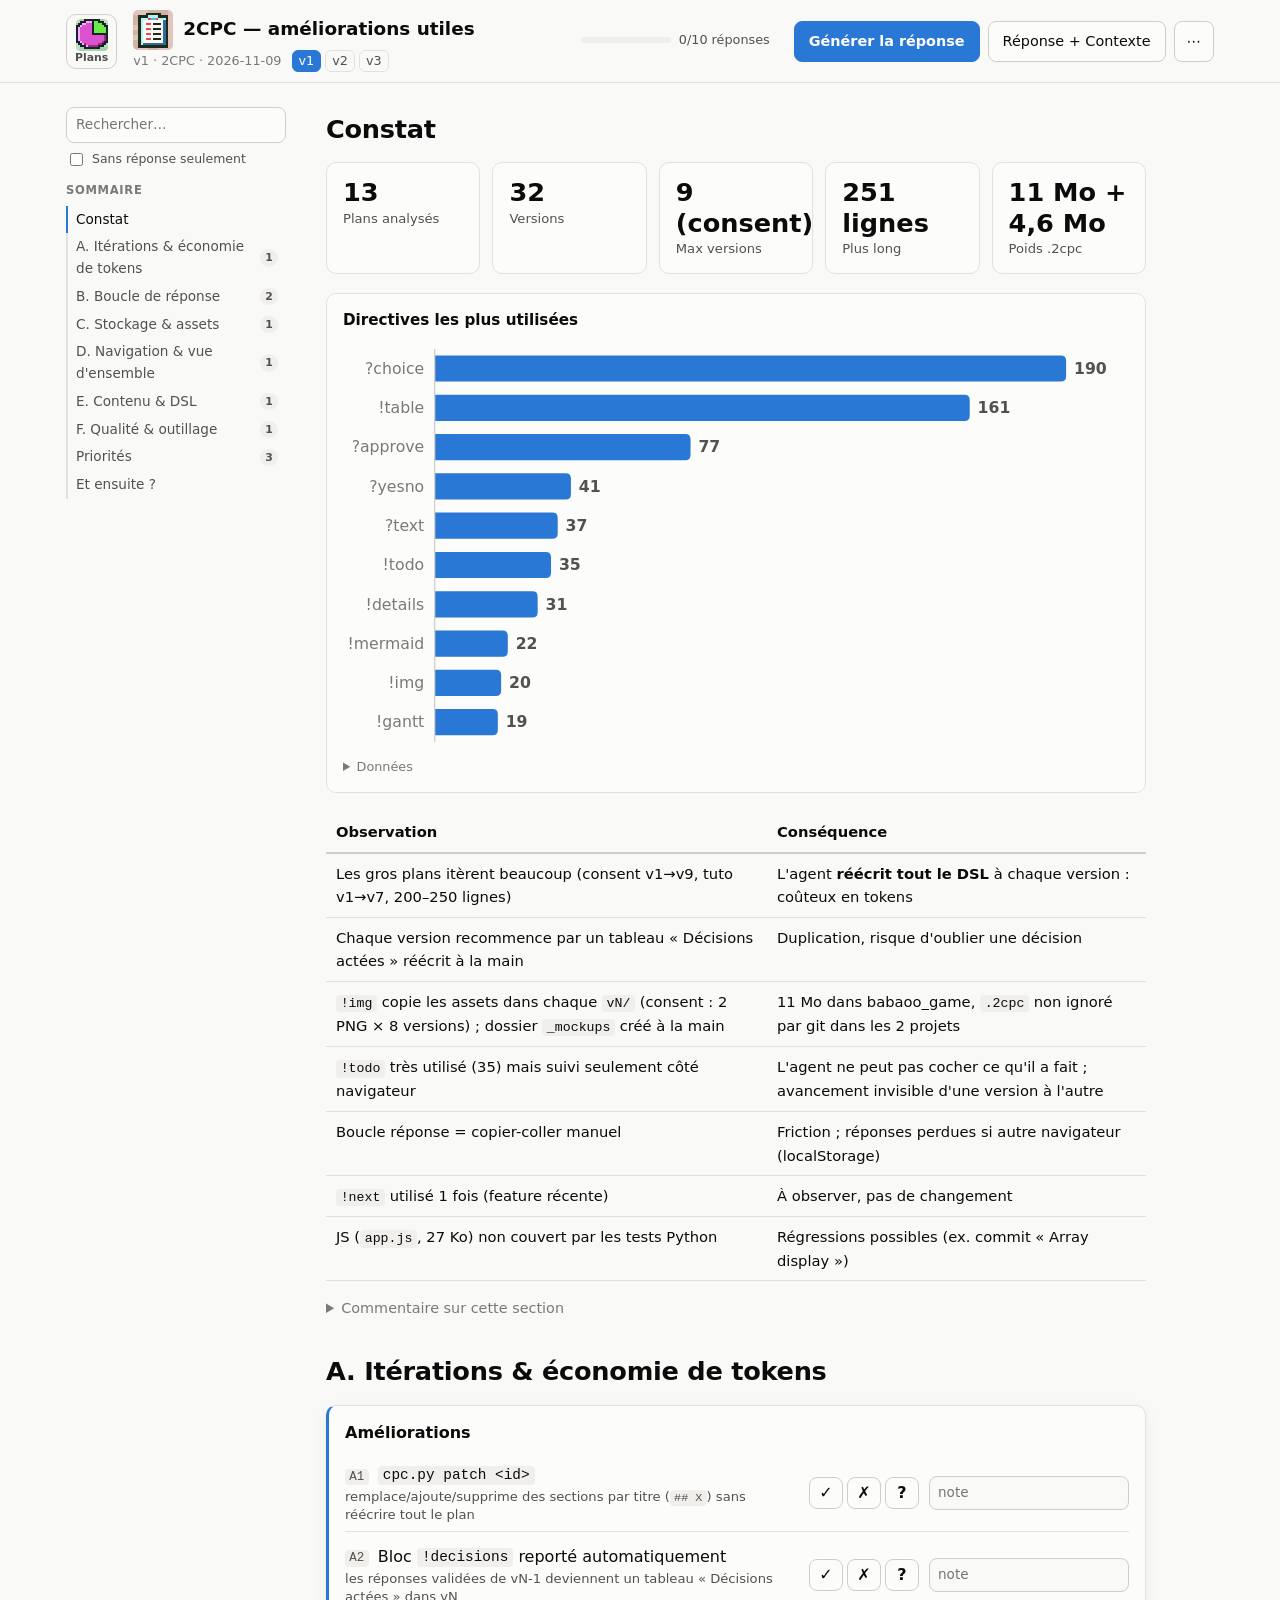
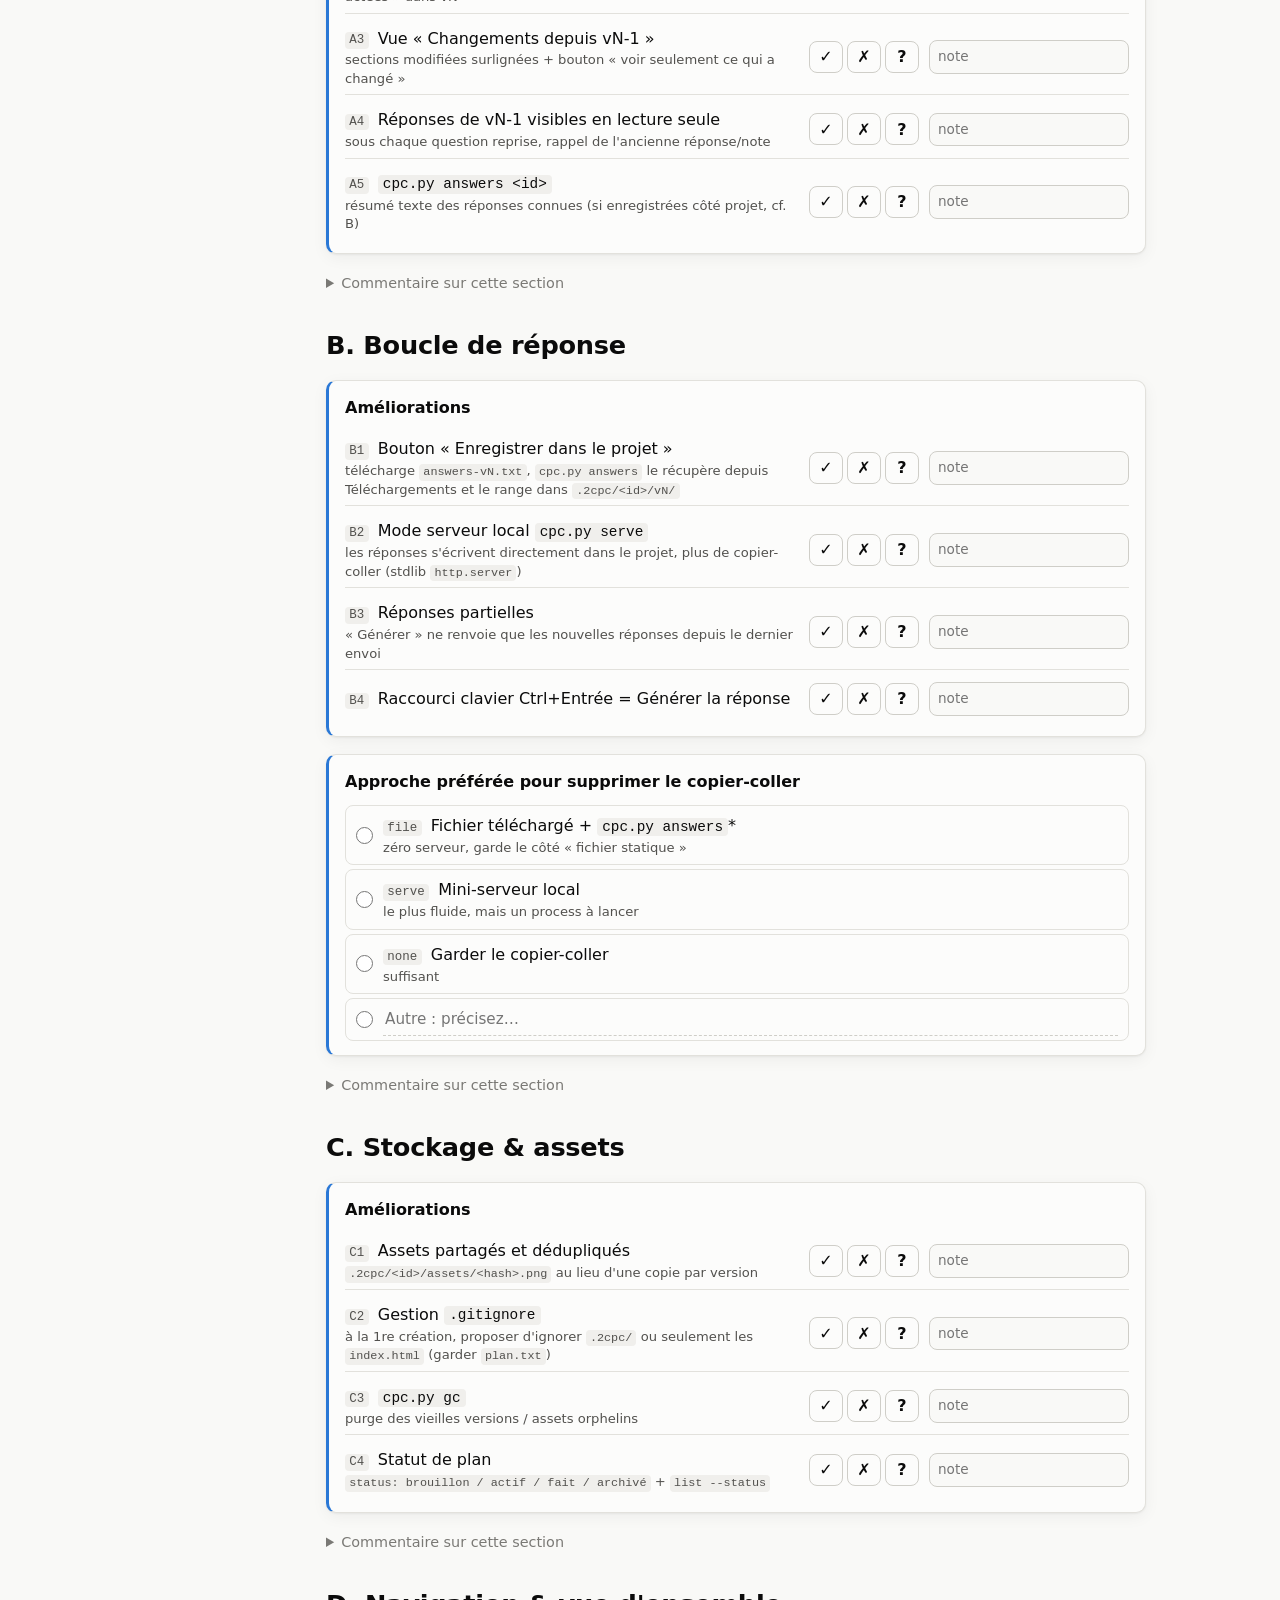
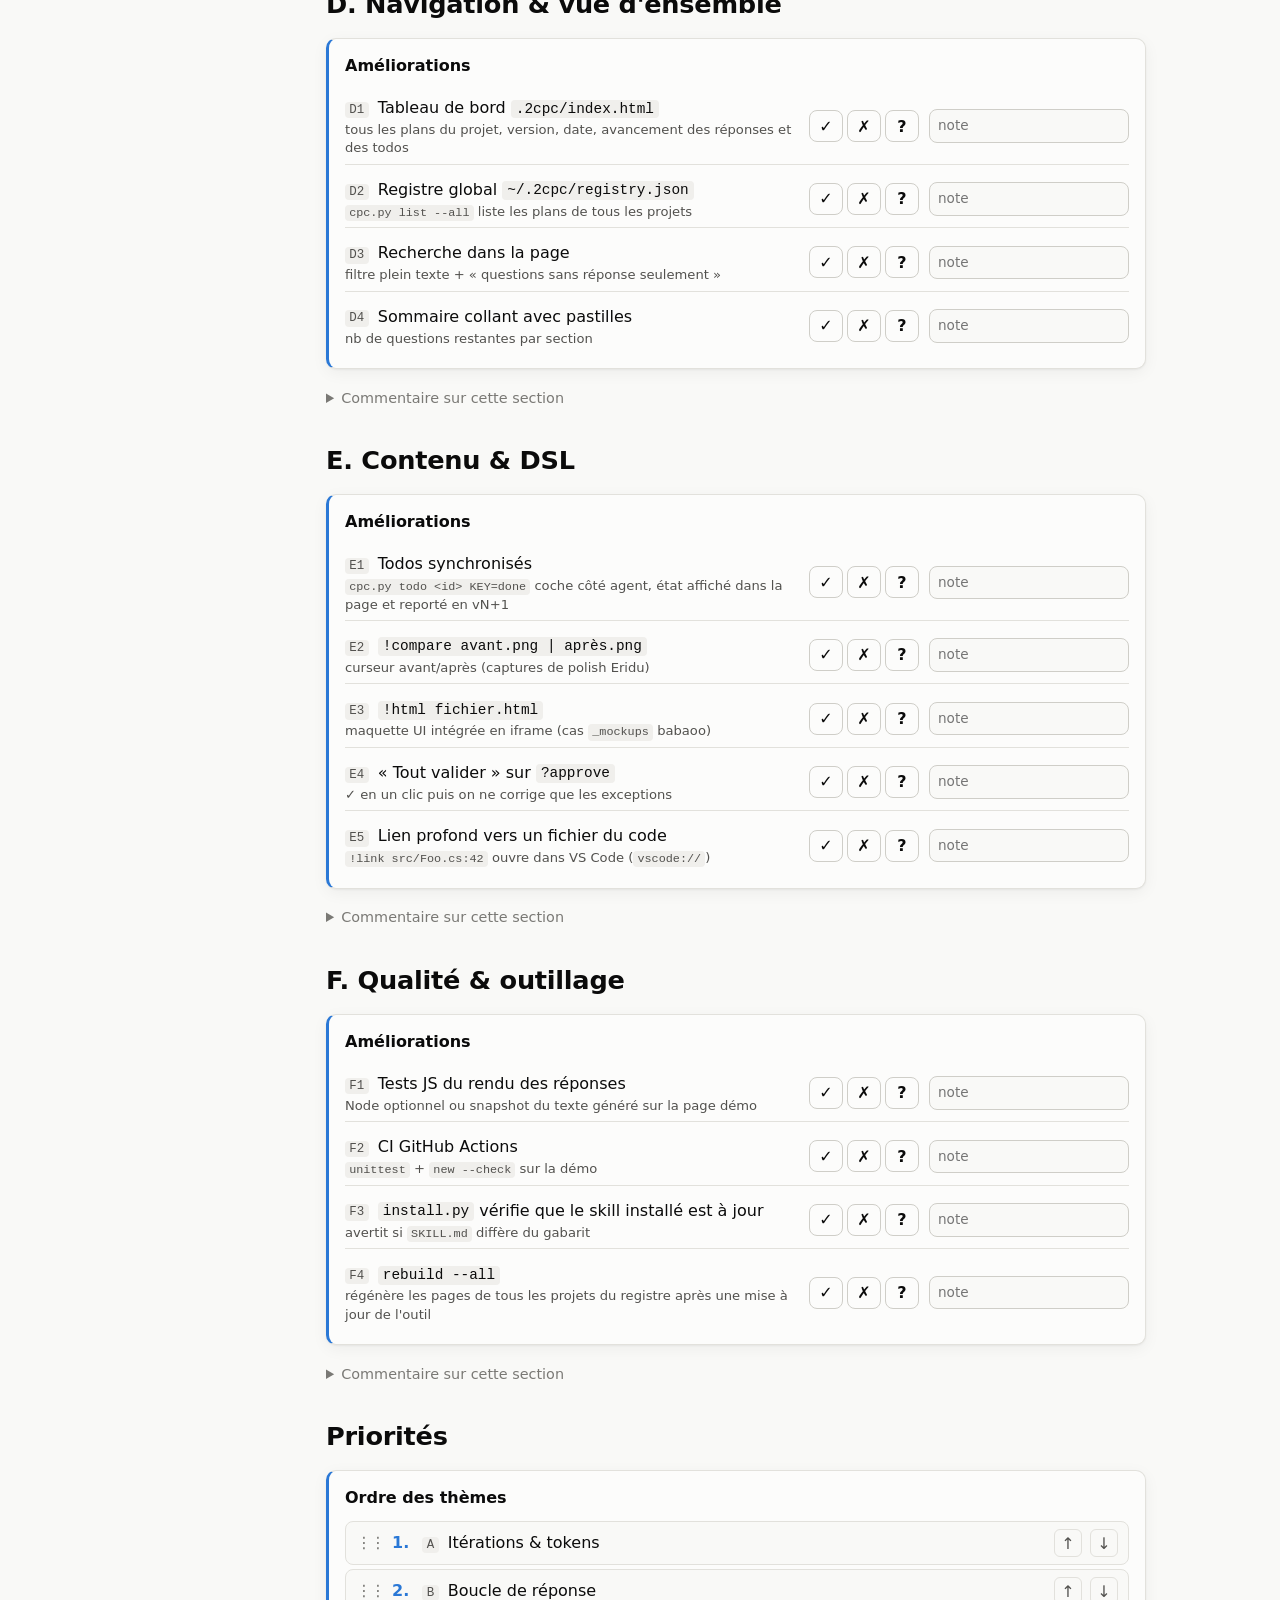
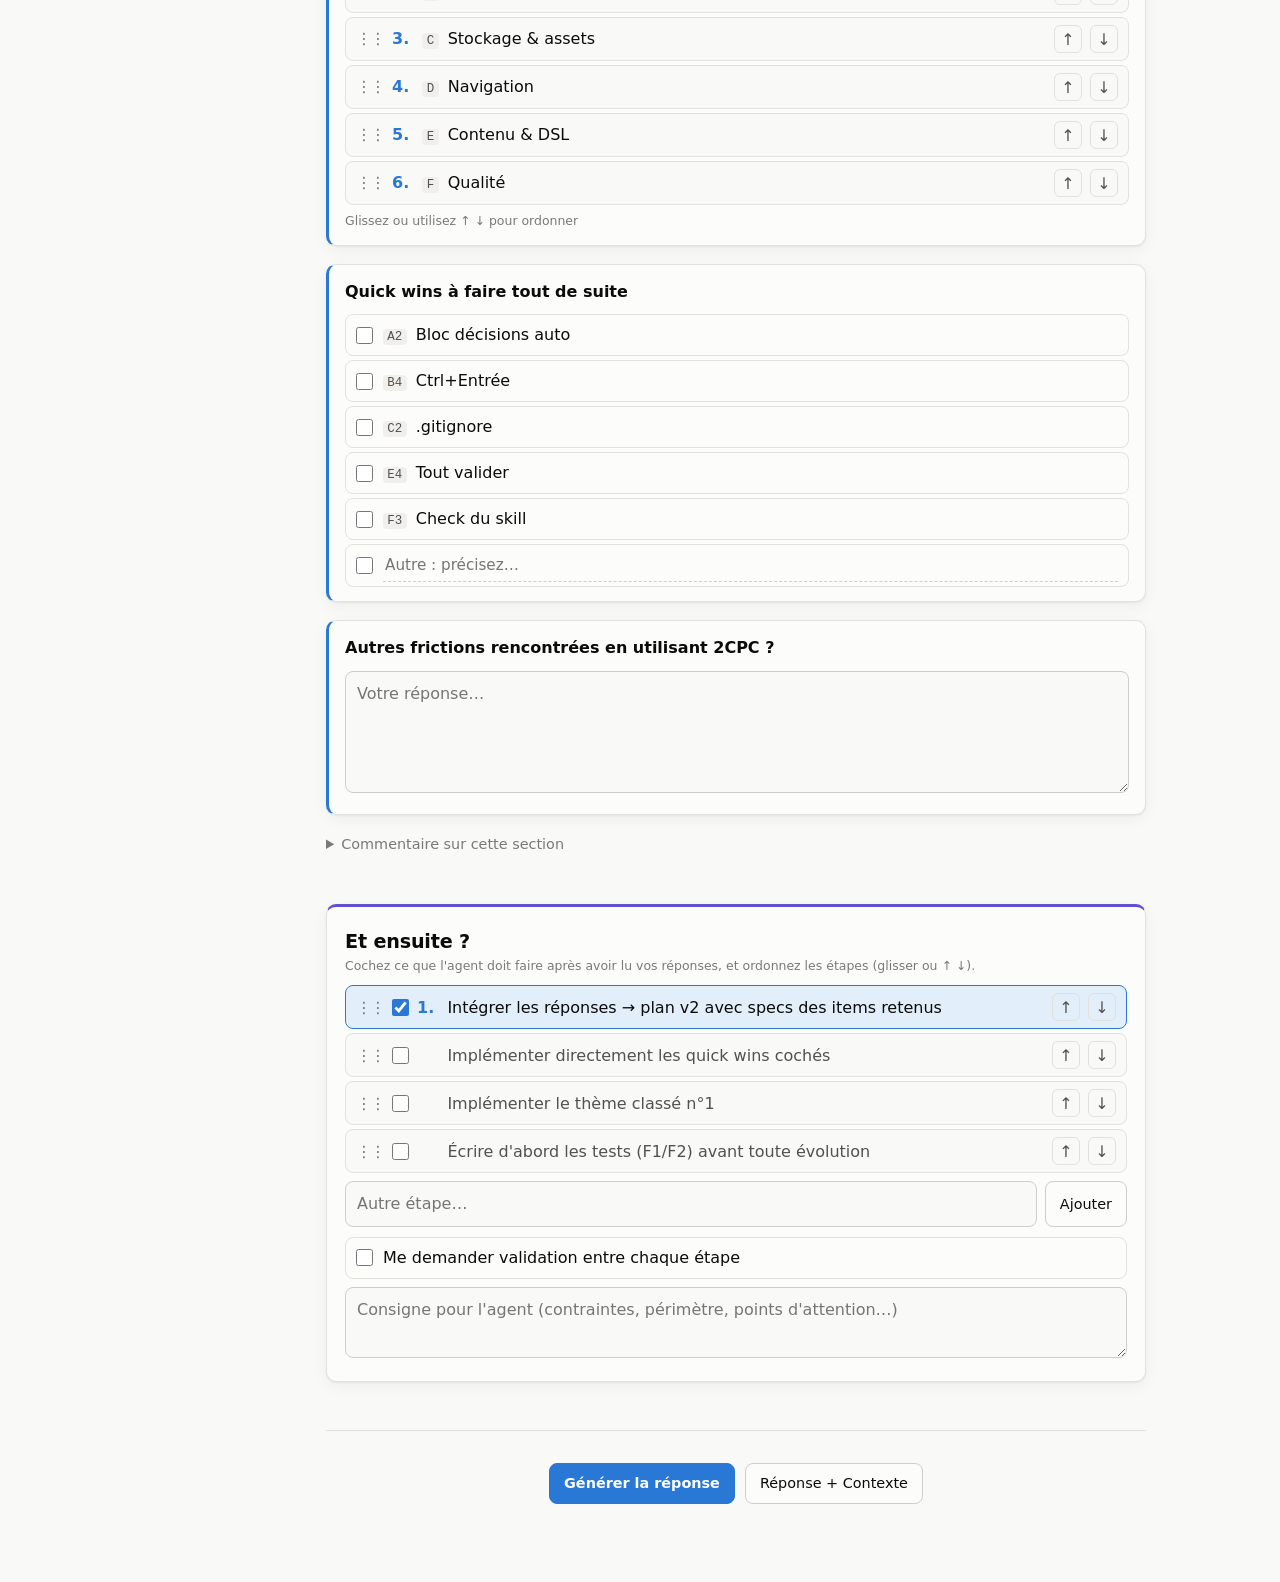
==== commit 55196222: "[ADD] Dashboard Upgrade" ====
--- a/.2cpc/2cpc-ameliorations-utiles/v1/index.html
+++ b/.2cpc/2cpc-ameliorations-utiles/v1/index.html
@@ -5,6 +5,7 @@
 <meta name="viewport" content="width=device-width, initial-scale=1">
 <meta name="generator" content="2CPC">
 <title>2CPC — améliorations utiles</title>
+<link rel="icon" type="image/png" href="../icon.png">
 <style>:root{
   --bg:#f9f9f7;--surface:#fcfcfb;--surface-2:#f0efec;--line:#e2e1dc;--line-2:#cfcec8;
   --text:#0b0b0b;--text-2:#52514e;--muted:#7a7975;
@@ -342,14 +343,41 @@
 figure.htmlfr iframe{width:100%;border:1px solid var(--line);border-radius:var(--radius);background:#fff}
 p.link code.lk{margin-left:8px;font-size:.78rem;color:var(--muted)}
 p.link a.alt{margin-left:6px;text-decoration:none}
+/* plan icon */
+.plan-icon{width:40px;height:40px;image-rendering:pixelated;vertical-align:middle;margin-right:10px;border-radius:5px}
+@media (max-width:560px){.plan-icon{width:28px;height:28px;margin-right:6px}}
+/* copyable code blocks (!code, !cmd) */
+figure.codeb{margin:0 0 1rem;border-radius:var(--radius);overflow:hidden;border:1px solid var(--line)}
+figure.codeb pre.code{margin:0;border-radius:0}
+.code-h{display:flex;align-items:center;justify-content:space-between;gap:8px;padding:5px 8px 5px 14px;background:var(--surface);border-bottom:1px solid var(--line);font-size:.78rem;color:var(--text-2)}
+.code-t{font-family:var(--mono);overflow:hidden;text-overflow:ellipsis;white-space:nowrap}
+button.copy{font:inherit;font-size:.75rem;padding:3px 10px;border-radius:6px;border:1px solid var(--line-2);background:var(--surface-2);color:var(--text);cursor:pointer;white-space:nowrap}
+button.copy:hover{border-color:var(--accent)}
+.copied>.code-h .code-t::after,.cmdline.copied code::after{content:" ✓";color:var(--good);font-weight:600}
+.shell .ln{display:block;min-height:1.5em}
+.shell .ln[data-p]::before{content:attr(data-p) " ";color:var(--muted);user-select:none;-webkit-user-select:none}
+.shell .ln.cmt{color:var(--muted);font-style:italic}
+.shell .ln.cont{padding-left:2ch}
+.shell .ln.out{color:var(--muted);user-select:none;-webkit-user-select:none}
+.cmdline{display:flex;align-items:center;gap:10px;margin:0 0 .8rem;padding:6px 8px 6px 14px;background:var(--surface-2);border:1px solid var(--line);border-radius:var(--radius)}
+.cmdline code{flex:1;font:13px/1.5 var(--mono);background:none;padding:0;overflow-x:auto;white-space:pre}
+.cmdline .pr{color:var(--muted);margin-right:1ch;user-select:none;-webkit-user-select:none}
+@media print{button.copy{display:none}}
+/* header: back to the project dashboard */
+a.home{display:flex;flex-direction:column;align-items:center;gap:1px;padding:4px 8px;border:1px solid var(--line-2);border-radius:10px;color:var(--text-2);text-decoration:none;font-size:.68rem;font-weight:600;line-height:1.1;flex:0 0 auto}
+a.home:hover{border-color:var(--accent);color:var(--text)}
+a.home img{width:32px;height:32px;image-rendering:pixelated;border-radius:4px}
+@media (max-width:560px){a.home span{display:none}a.home img{width:24px;height:24px}}
+@media print{a.home{display:none}}
 </style>
 
 </head>
 <body>
 <header class="top">
   <div class="top-in">
+    <a class="home" href="../../index.html" data-i18n-title="dashTip" aria-label="dashboard"><img src="../../dashboard.png" alt="" width="32" height="32" onerror="this.replaceWith(document.createTextNode('▦'))"><span data-i18n="dashBtn"></span></a>
     <div class="ttl">
-      <h1>2CPC — améliorations utiles</h1>
+      <h1><img class="plan-icon" src="../icon.png" alt="" width="40" height="40">2CPC — améliorations utiles</h1>
       <div class="meta"><span>v1 · 2CPC · 2026-11-09</span><nav class="versions" aria-label="versions"><a href="../v1/index.html" aria-current="page">v1</a><a href="../v2/index.html">v2</a><a href="../v3/index.html">v3</a></nav></div>
     </div>
     <div class="status">
@@ -397,7 +425,7 @@
   </form>
 </dialog>
 <div id="toast" role="status" aria-live="polite"></div>
-<script>window.PLAN={"id": "2cpc-ameliorations-utiles", "v": 1, "title": "2CPC — améliorations utiles", "intro": "Liste d'améliorations de l'outil 2CPC, tirée de l'analyse du code et des 13 plans réels créés dans babaoo_game et Eridu. À trier et prioriser avant implémentation.", "date": "2026-11-09", "project": "C:\\Users\\blackbox\\Desktop\\2CPC", "planPath": "C:\\Users\\blackbox\\Desktop\\2CPC\\.2cpc\\2cpc-ameliorations-utiles\\v1\\plan.txt", "tool": "C:\\Users\\blackbox\\Desktop\\2CPC\\cpc.py", "lang": "fr", "key": "2cpc:2cpc-ab072e:2cpc-ameliorations-utiles:v1", "prevKey": null, "versions": [1, 2, 3], "questions": [{"id": "iter", "qt": "approve", "label": "Améliorations", "req": false, "opts": ["A1", "A2", "A3", "A4", "A5"], "labels": {"A1": "`cpc.py patch <id>`", "A2": "Bloc `!decisions` reporté automatiquement", "A3": "Vue « Changements depuis vN-1 »", "A4": "Réponses de vN-1 visibles en lecture seule", "A5": "`cpc.py answers <id>`"}, "keyed": true}, {"id": "loop", "qt": "approve", "label": "Améliorations", "req": false, "opts": ["B1", "B2", "B3", "B4"], "labels": {"B1": "Bouton « Enregistrer dans le projet »", "B2": "Mode serveur local `cpc.py serve`", "B3": "Réponses partielles", "B4": "Raccourci clavier Ctrl+Entrée = Générer la réponse"}, "keyed": true}, {"id": "loopmode", "qt": "choice", "label": "Approche préférée pour supprimer le copier-coller", "req": false, "opts": ["file", "serve", "none"], "labels": {"file": "Fichier téléchargé + `cpc.py answers`*", "serve": "Mini-serveur local", "none": "Garder le copier-coller"}, "keyed": true, "other": true}, {"id": "store", "qt": "approve", "label": "Améliorations", "req": false, "opts": ["C1", "C2", "C3", "C4"], "labels": {"C1": "Assets partagés et dédupliqués", "C2": "Gestion `.gitignore`", "C3": "`cpc.py gc`", "C4": "Statut de plan"}, "keyed": true}, {"id": "nav", "qt": "approve", "label": "Améliorations", "req": false, "opts": ["D1", "D2", "D3", "D4"], "labels": {"D1": "Tableau de bord `.2cpc/index.html`", "D2": "Registre global `~/.2cpc/registry.json`", "D3": "Recherche dans la page", "D4": "Sommaire collant avec pastilles"}, "keyed": true}, {"id": "dsl", "qt": "approve", "label": "Améliorations", "req": false, "opts": ["E1", "E2", "E3", "E4", "E5"], "labels": {"E1": "Todos synchronisés", "E2": "`!compare avant.png | après.png`", "E3": "`!html fichier.html`", "E4": "« Tout valider » sur `?approve`", "E5": "Lien profond vers un fichier du code"}, "keyed": true}, {"id": "qa", "qt": "approve", "label": "Améliorations", "req": false, "opts": ["F1", "F2", "F3", "F4"], "labels": {"F1": "Tests JS du rendu des réponses", "F2": "CI GitHub Actions", "F3": "`install.py` vérifie que le skill installé est à jour", "F4": "`rebuild --all`"}, "keyed": true}, {"id": "prio", "qt": "rank", "label": "Ordre des thèmes", "req": false, "opts": ["A", "B", "C", "D", "E", "F"], "labels": {"A": "Itérations & tokens", "B": "Boucle de réponse", "C": "Stockage & assets", "D": "Navigation", "E": "Contenu & DSL", "F": "Qualité"}, "keyed": true}, {"id": "quick", "qt": "multi", "label": "Quick wins à faire tout de suite", "req": false, "opts": ["A2", "B4", "C2", "E4", "F3"], "labels": {"A2": "Bloc décisions auto", "B4": "Ctrl+Entrée", "C2": ".gitignore", "E4": "Tout valider", "F3": "Check du skill"}, "keyed": true, "other": true}, {"id": "extra", "qt": "text", "label": "Autres frictions rencontrées en utilisant 2CPC ?", "req": false}], "sections": [{"id": "constat", "text": "Constat"}, {"id": "a-iterations-economie-de-tokens", "text": "A. Itérations & économie de tokens"}, {"id": "b-boucle-de-reponse", "text": "B. Boucle de réponse"}, {"id": "c-stockage-assets", "text": "C. Stockage & assets"}, {"id": "d-navigation-vue-d-ensemble", "text": "D. Navigation & vue d'ensemble"}, {"id": "e-contenu-dsl", "text": "E. Contenu & DSL"}, {"id": "f-qualite-outillage", "text": "F. Qualité & outillage"}, {"id": "priorites", "text": "Priorités"}], "next": {"opts": ["revise", "quick", "top", "tests"], "labels": {"revise": "Intégrer les réponses → plan v2 avec specs des items retenus", "quick": "Implémenter directement les quick wins cochés", "top": "Implémenter le thème classé n°1", "tests": "Écrire d'abord les tests (F1/F2) avant toute évolution"}, "keyed": true, "rec": ["revise"]}, "prevQ": {}};window.I18N={"fr": {"toc": "Sommaire", "saved": "✓ Sauvegardé", "saveFail": "⚠ Sauvegarde impossible — exportez vos réponses", "progress": "{a}/{t} réponses", "reqMissing": "{n} obligatoire(s) manquante(s)", "genAnswer": "Générer la réponse", "genContext": "Réponse + Contexte", "genAnswerTip": "Copie les réponses (session Claude en cours)", "genContextTip": "Copie les réponses avec le contexte du plan (nouvelle session Claude)", "copied": "Copié ! Collez-le dans Claude.", "copyFail": "Copie automatique impossible : sélectionnez et copiez le texte ci-dessous.", "close": "Fermer", "export": "Exporter", "import": "Importer", "reset": "Réinitialiser", "resetConfirm": "Effacer toutes les réponses de cette version ?", "importFail": "Fichier invalide.", "versions": "Versions", "reused": "reprise de v{v}", "reusedBanner": "Nouvelle version : les réponses reprises de v{v} sont surlignées.", "isNew": "nouveau", "changed": "modifié", "chgSummary": "Depuis v{v} : {c} section(s) modifiée(s), {n} nouvelle(s).", "chgDel": "Supprimées :", "chgOnly": "Changements seulement", "chgAll": "Tout afficher", "prevAns": "Réponse en v{v} :", "decQ": "Question", "decA": "Décision (v{v})", "decNone": "Aucune réponse enregistrée pour v{v} : `cpc.py answers <id> --save`, puis `rebuild`.", "agentDone": "fait par l'agent", "searchPh": "Rechercher…", "searchTip": "Filtrer les sections (Ctrl+Maj+F, Échap pour effacer)", "onlyOpen": "Sans réponse seulement", "genDelta": "Nouveautés", "genDeltaTip": "Copie seulement ce qui a changé depuis le dernier envoi", "deltaNone": "Rien de nouveau depuis le dernier envoi.", "cmpBefore": "avant", "cmpAfter": "après", "editorOpen": "Ouvrir dans l'éditeur", "fileOpen": "Ouvrir le fichier", "gcGone": "Page supprimée par gc (plan.txt conservé) : cpc.py rebuild <id> --v N", "st_draft": "brouillon", "st_active": "actif", "st_done": "fait", "st_archived": "archivé", "recommended": "recommandé", "required": "obligatoire", "yes": "oui", "no": "non", "comment": "Commentaire sur cette section", "commentPh": "Remarques, corrections, idées…", "reqConfirm": "Questions obligatoires sans réponse :\n{list}\n\nGénérer quand même ?", "ctxHead": "[2CPC] Réponses au plan interactif « {t} » (v{v}, {d})", "ctxIntro": "Intro", "ctxProject": "Projet", "ctxPlan": "Plan", "ctxTool": "Outil", "ctxToolLine": "python \"{tool}\" (skill 2cpc ; v{n} : new --id {id})", "dragHint": "Glissez ou utilisez ↑ ↓ pour ordonner", "up": "Monter", "down": "Descendre", "approveY": "Validé", "approveN": "Refusé", "approveQ": "À discuter", "notePh": "note", "data": "Données", "missingAsset": "Fichier introuvable", "mermaidOffline": "Diagramme (rendu indisponible hors ligne)", "choose": "Choisir", "chosen": "Retenu", "textPh": "Votre réponse…", "other": "Autre réponse", "otherPh": "Autre : précisez…", "clear": "effacer", "done": "Plan prêt à être renvoyé", "nextTitle": "Et ensuite ?", "nextHint": "Cochez ce que l'agent doit faire après avoir lu vos réponses, et ordonnez les étapes (glisser ou ↑ ↓).", "nextAdd": "Ajouter", "nextAddPh": "Autre étape…", "nextDel": "Retirer", "nextPause": "Me demander validation entre chaque étape", "nextNotePh": "Consigne pour l'agent (contraintes, périmètre, points d'attention…)", "nextNone": "Aucune étape cochée : l'agent se contentera de lire vos réponses."}, "en": {"toc": "Contents", "saved": "✓ Saved", "saveFail": "⚠ Cannot save — export your answers", "progress": "{a}/{t} answered", "reqMissing": "{n} required missing", "genAnswer": "Generate answer", "genContext": "Answer + Context", "genAnswerTip": "Copy answers (current Claude session)", "genContextTip": "Copy answers with plan context (new Claude session)", "copied": "Copied! Paste it into Claude.", "copyFail": "Automatic copy failed: select and copy the text below.", "close": "Close", "export": "Export", "import": "Import", "reset": "Reset", "resetConfirm": "Erase all answers for this version?", "importFail": "Invalid file.", "versions": "Versions", "reused": "from v{v}", "reusedBanner": "New version: answers carried over from v{v} are highlighted.", "isNew": "new", "changed": "changed", "chgSummary": "Since v{v}: {c} section(s) changed, {n} new.", "chgDel": "Removed:", "chgOnly": "Changes only", "chgAll": "Show all", "prevAns": "Answer in v{v}:", "decQ": "Question", "decA": "Decision (v{v})", "decNone": "No saved answers for v{v}: `cpc.py answers <id> --save`, then `rebuild`.", "agentDone": "done by the agent", "searchPh": "Search…", "searchTip": "Filter sections (Ctrl+Shift+F, Esc to clear)", "onlyOpen": "Unanswered only", "genDelta": "What's new", "genDeltaTip": "Copy only what changed since the last sent answer", "deltaNone": "Nothing new since the last sent answer.", "cmpBefore": "before", "cmpAfter": "after", "editorOpen": "Open in editor", "fileOpen": "Open file", "gcGone": "Page removed by gc (plan.txt kept): cpc.py rebuild <id> --v N", "st_draft": "draft", "st_active": "active", "st_done": "done", "st_archived": "archived", "recommended": "recommended", "required": "required", "yes": "yes", "no": "no", "comment": "Comment on this section", "commentPh": "Remarks, corrections, ideas…", "reqConfirm": "Required questions without answer:\n{list}\n\nGenerate anyway?", "ctxHead": "[2CPC] Answers to interactive plan \"{t}\" (v{v}, {d})", "ctxIntro": "Intro", "ctxProject": "Project", "ctxPlan": "Plan", "ctxTool": "Tool", "ctxToolLine": "python \"{tool}\" (skill 2cpc; v{n}: new --id {id})", "dragHint": "Drag or use ↑ ↓ to reorder", "up": "Move up", "down": "Move down", "approveY": "Approved", "approveN": "Rejected", "approveQ": "To discuss", "notePh": "note", "data": "Data", "missingAsset": "File not found", "mermaidOffline": "Diagram (rendering unavailable offline)", "choose": "Choose", "chosen": "Selected", "textPh": "Your answer…", "other": "Other answer", "otherPh": "Other: specify…", "clear": "clear", "done": "Plan ready to send back", "nextTitle": "What next?", "nextHint": "Tick what the agent should do after reading your answers, and order the steps (drag or ↑ ↓).", "nextAdd": "Add", "nextAddPh": "Other step…", "nextDel": "Remove", "nextPause": "Ask me to validate between each step", "nextNotePh": "Instruction for the agent (constraints, scope, things to watch…)", "nextNone": "No step ticked: the agent will only read your answers."}};</script>
+<script>window.PLAN={"id": "2cpc-ameliorations-utiles", "v": 1, "title": "2CPC — améliorations utiles", "intro": "Liste d'améliorations de l'outil 2CPC, tirée de l'analyse du code et des 13 plans réels créés dans babaoo_game et Eridu. À trier et prioriser avant implémentation.", "date": "2026-11-09", "project": "C:\\Users\\blackbox\\Desktop\\2CPC", "planPath": "C:\\Users\\blackbox\\Desktop\\2CPC\\.2cpc\\2cpc-ameliorations-utiles\\v1\\plan.txt", "tool": "C:\\Users\\blackbox\\Desktop\\2CPC\\cpc.py", "lang": "fr", "key": "2cpc:2cpc-ab072e:2cpc-ameliorations-utiles:v1", "prevKey": null, "versions": [1, 2, 3], "questions": [{"id": "iter", "qt": "approve", "label": "Améliorations", "req": false, "opts": ["A1", "A2", "A3", "A4", "A5"], "labels": {"A1": "`cpc.py patch <id>`", "A2": "Bloc `!decisions` reporté automatiquement", "A3": "Vue « Changements depuis vN-1 »", "A4": "Réponses de vN-1 visibles en lecture seule", "A5": "`cpc.py answers <id>`"}, "keyed": true}, {"id": "loop", "qt": "approve", "label": "Améliorations", "req": false, "opts": ["B1", "B2", "B3", "B4"], "labels": {"B1": "Bouton « Enregistrer dans le projet »", "B2": "Mode serveur local `cpc.py serve`", "B3": "Réponses partielles", "B4": "Raccourci clavier Ctrl+Entrée = Générer la réponse"}, "keyed": true}, {"id": "loopmode", "qt": "choice", "label": "Approche préférée pour supprimer le copier-coller", "req": false, "opts": ["file", "serve", "none"], "labels": {"file": "Fichier téléchargé + `cpc.py answers`*", "serve": "Mini-serveur local", "none": "Garder le copier-coller"}, "keyed": true, "other": true}, {"id": "store", "qt": "approve", "label": "Améliorations", "req": false, "opts": ["C1", "C2", "C3", "C4"], "labels": {"C1": "Assets partagés et dédupliqués", "C2": "Gestion `.gitignore`", "C3": "`cpc.py gc`", "C4": "Statut de plan"}, "keyed": true}, {"id": "nav", "qt": "approve", "label": "Améliorations", "req": false, "opts": ["D1", "D2", "D3", "D4"], "labels": {"D1": "Tableau de bord `.2cpc/index.html`", "D2": "Registre global `~/.2cpc/registry.json`", "D3": "Recherche dans la page", "D4": "Sommaire collant avec pastilles"}, "keyed": true}, {"id": "dsl", "qt": "approve", "label": "Améliorations", "req": false, "opts": ["E1", "E2", "E3", "E4", "E5"], "labels": {"E1": "Todos synchronisés", "E2": "`!compare avant.png | après.png`", "E3": "`!html fichier.html`", "E4": "« Tout valider » sur `?approve`", "E5": "Lien profond vers un fichier du code"}, "keyed": true}, {"id": "qa", "qt": "approve", "label": "Améliorations", "req": false, "opts": ["F1", "F2", "F3", "F4"], "labels": {"F1": "Tests JS du rendu des réponses", "F2": "CI GitHub Actions", "F3": "`install.py` vérifie que le skill installé est à jour", "F4": "`rebuild --all`"}, "keyed": true}, {"id": "prio", "qt": "rank", "label": "Ordre des thèmes", "req": false, "opts": ["A", "B", "C", "D", "E", "F"], "labels": {"A": "Itérations & tokens", "B": "Boucle de réponse", "C": "Stockage & assets", "D": "Navigation", "E": "Contenu & DSL", "F": "Qualité"}, "keyed": true}, {"id": "quick", "qt": "multi", "label": "Quick wins à faire tout de suite", "req": false, "opts": ["A2", "B4", "C2", "E4", "F3"], "labels": {"A2": "Bloc décisions auto", "B4": "Ctrl+Entrée", "C2": ".gitignore", "E4": "Tout valider", "F3": "Check du skill"}, "keyed": true, "other": true}, {"id": "extra", "qt": "text", "label": "Autres frictions rencontrées en utilisant 2CPC ?", "req": false}], "sections": [{"id": "constat", "text": "Constat"}, {"id": "a-iterations-economie-de-tokens", "text": "A. Itérations & économie de tokens"}, {"id": "b-boucle-de-reponse", "text": "B. Boucle de réponse"}, {"id": "c-stockage-assets", "text": "C. Stockage & assets"}, {"id": "d-navigation-vue-d-ensemble", "text": "D. Navigation & vue d'ensemble"}, {"id": "e-contenu-dsl", "text": "E. Contenu & DSL"}, {"id": "f-qualite-outillage", "text": "F. Qualité & outillage"}, {"id": "priorites", "text": "Priorités"}], "next": {"opts": ["revise", "quick", "top", "tests"], "labels": {"revise": "Intégrer les réponses → plan v2 avec specs des items retenus", "quick": "Implémenter directement les quick wins cochés", "top": "Implémenter le thème classé n°1", "tests": "Écrire d'abord les tests (F1/F2) avant toute évolution"}, "keyed": true, "rec": ["revise"]}, "prevQ": {}};window.I18N={"fr": {"toc": "Sommaire", "saved": "✓ Sauvegardé", "saveFail": "⚠ Sauvegarde impossible — exportez vos réponses", "progress": "{a}/{t} réponses", "reqMissing": "{n} obligatoire(s) manquante(s)", "genAnswer": "Générer la réponse", "genContext": "Réponse + Contexte", "genAnswerTip": "Copie les réponses (session Claude en cours)", "genContextTip": "Copie les réponses avec le contexte du plan (nouvelle session Claude)", "copied": "Copié ! Collez-le dans Claude.", "copyFail": "Copie automatique impossible : sélectionnez et copiez le texte ci-dessous.", "close": "Fermer", "export": "Exporter", "import": "Importer", "reset": "Réinitialiser", "resetConfirm": "Effacer toutes les réponses de cette version ?", "importFail": "Fichier invalide.", "versions": "Versions", "reused": "reprise de v{v}", "reusedBanner": "Nouvelle version : les réponses reprises de v{v} sont surlignées.", "isNew": "nouveau", "changed": "modifié", "chgSummary": "Depuis v{v} : {c} section(s) modifiée(s), {n} nouvelle(s).", "chgDel": "Supprimées :", "chgOnly": "Changements seulement", "chgAll": "Tout afficher", "prevAns": "Réponse en v{v} :", "decQ": "Question", "decA": "Décision (v{v})", "decNone": "Aucune réponse enregistrée pour v{v} : `cpc.py answers <id> --save`, puis `rebuild`.", "agentDone": "fait par l'agent", "searchPh": "Rechercher…", "searchTip": "Filtrer les sections (Ctrl+Maj+F, Échap pour effacer)", "onlyOpen": "Sans réponse seulement", "dashBtn": "Plans", "dashTip": "Tableau de bord du projet (tous les plans)", "copyBtn": "Copier", "copyDone": "Copié ✓", "genDelta": "Nouveautés", "genDeltaTip": "Copie seulement ce qui a changé depuis le dernier envoi", "deltaNone": "Rien de nouveau depuis le dernier envoi.", "cmpBefore": "avant", "cmpAfter": "après", "editorOpen": "Ouvrir dans l'éditeur", "fileOpen": "Ouvrir le fichier", "gcGone": "Page supprimée par gc (plan.txt conservé) : cpc.py rebuild <id> --v N", "st_draft": "brouillon", "st_active": "actif", "st_done": "fait", "st_archived": "archivé", "recommended": "recommandé", "required": "obligatoire", "yes": "oui", "no": "non", "comment": "Commentaire sur cette section", "commentPh": "Remarques, corrections, idées…", "reqConfirm": "Questions obligatoires sans réponse :\n{list}\n\nGénérer quand même ?", "ctxHead": "[2CPC] Réponses au plan interactif « {t} » (v{v}, {d})", "ctxIntro": "Intro", "ctxProject": "Projet", "ctxPlan": "Plan", "ctxTool": "Outil", "ctxToolLine": "python \"{tool}\" (skill 2cpc ; v{n} : new --id {id})", "dragHint": "Glissez ou utilisez ↑ ↓ pour ordonner", "up": "Monter", "down": "Descendre", "approveY": "Validé", "approveN": "Refusé", "approveQ": "À discuter", "notePh": "note", "data": "Données", "missingAsset": "Fichier introuvable", "mermaidOffline": "Diagramme (rendu indisponible hors ligne)", "choose": "Choisir", "chosen": "Retenu", "textPh": "Votre réponse…", "other": "Autre réponse", "otherPh": "Autre : précisez…", "clear": "effacer", "done": "Plan prêt à être renvoyé", "nextTitle": "Et ensuite ?", "nextHint": "Cochez ce que l'agent doit faire après avoir lu vos réponses, et ordonnez les étapes (glisser ou ↑ ↓).", "nextAdd": "Ajouter", "nextAddPh": "Autre étape…", "nextDel": "Retirer", "nextPause": "Me demander validation entre chaque étape", "nextNotePh": "Consigne pour l'agent (contraintes, périmètre, points d'attention…)", "nextNone": "Aucune étape cochée : l'agent se contentera de lire vos réponses."}, "en": {"toc": "Contents", "saved": "✓ Saved", "saveFail": "⚠ Cannot save — export your answers", "progress": "{a}/{t} answered", "reqMissing": "{n} required missing", "genAnswer": "Generate answer", "genContext": "Answer + Context", "genAnswerTip": "Copy answers (current Claude session)", "genContextTip": "Copy answers with plan context (new Claude session)", "copied": "Copied! Paste it into Claude.", "copyFail": "Automatic copy failed: select and copy the text below.", "close": "Close", "export": "Export", "import": "Import", "reset": "Reset", "resetConfirm": "Erase all answers for this version?", "importFail": "Invalid file.", "versions": "Versions", "reused": "from v{v}", "reusedBanner": "New version: answers carried over from v{v} are highlighted.", "isNew": "new", "changed": "changed", "chgSummary": "Since v{v}: {c} section(s) changed, {n} new.", "chgDel": "Removed:", "chgOnly": "Changes only", "chgAll": "Show all", "prevAns": "Answer in v{v}:", "decQ": "Question", "decA": "Decision (v{v})", "decNone": "No saved answers for v{v}: `cpc.py answers <id> --save`, then `rebuild`.", "agentDone": "done by the agent", "searchPh": "Search…", "searchTip": "Filter sections (Ctrl+Shift+F, Esc to clear)", "onlyOpen": "Unanswered only", "dashBtn": "Plans", "dashTip": "Project dashboard (all plans)", "copyBtn": "Copy", "copyDone": "Copied ✓", "genDelta": "What's new", "genDeltaTip": "Copy only what changed since the last sent answer", "deltaNone": "Nothing new since the last sent answer.", "cmpBefore": "before", "cmpAfter": "after", "editorOpen": "Open in editor", "fileOpen": "Open file", "gcGone": "Page removed by gc (plan.txt kept): cpc.py rebuild <id> --v N", "st_draft": "draft", "st_active": "active", "st_done": "done", "st_archived": "archived", "recommended": "recommended", "required": "required", "yes": "yes", "no": "no", "comment": "Comment on this section", "commentPh": "Remarks, corrections, ideas…", "reqConfirm": "Required questions without answer:\n{list}\n\nGenerate anyway?", "ctxHead": "[2CPC] Answers to interactive plan \"{t}\" (v{v}, {d})", "ctxIntro": "Intro", "ctxProject": "Project", "ctxPlan": "Plan", "ctxTool": "Tool", "ctxToolLine": "python \"{tool}\" (skill 2cpc; v{n}: new --id {id})", "dragHint": "Drag or use ↑ ↓ to reorder", "up": "Move up", "down": "Move down", "approveY": "Approved", "approveN": "Rejected", "approveQ": "To discuss", "notePh": "note", "data": "Data", "missingAsset": "File not found", "mermaidOffline": "Diagram (rendering unavailable offline)", "choose": "Choose", "chosen": "Selected", "textPh": "Your answer…", "other": "Other answer", "otherPh": "Other: specify…", "clear": "clear", "done": "Plan ready to send back", "nextTitle": "What next?", "nextHint": "Tick what the agent should do after reading your answers, and order the steps (drag or ↑ ↓).", "nextAdd": "Add", "nextAddPh": "Other step…", "nextDel": "Remove", "nextPause": "Ask me to validate between each step", "nextNotePh": "Instruction for the agent (constraints, scope, things to watch…)", "nextNone": "No step ticked: the agent will only read your answers."}};</script>
 <script>// Answer text generation — pure functions, no DOM (shared by app.js and tests/answers.test.js).
 // P = window.PLAN, S = stored state {a, o, c, n}, t = i18n function (key, vars) -> string.
 (function (root) {
@@ -1005,6 +1033,25 @@
   }
   chgLabels();
 
+  // ---------- copyable code blocks (!code, !cmd): "copied" state is remembered (tutorial progress) ----------
+  S.cp = S.cp || {};
+  function copyText(txt, ok) {
+    var fb = function () { if (fallbackCopy(txt)) ok(); else showText(txt, t("copyFail")); };
+    if (navigator.clipboard && window.isSecureContext !== false) navigator.clipboard.writeText(txt).then(ok, fb);
+    else fb();
+  }
+  $$("[data-copy]").forEach(function (box) {
+    var btn = $(".copy", box);
+    if (S.cp[box.dataset.ck]) box.classList.add("copied");
+    if (btn) btn.addEventListener("click", function () {
+      copyText(box.dataset.copy, function () {
+        box.classList.add("copied"); btn.textContent = t("copyDone");
+        S.cp[box.dataset.ck] = 1; save();
+        setTimeout(function () { btn.textContent = t("copyBtn"); }, 1600);
+      });
+    });
+  });
+
   // ---------- !compare slider ----------
   $$(".cmp-box input[type=range]").forEach(function (r) {
     r.addEventListener("input", function () { r.parentNode.style.setProperty("--pos", r.value + "%"); });
